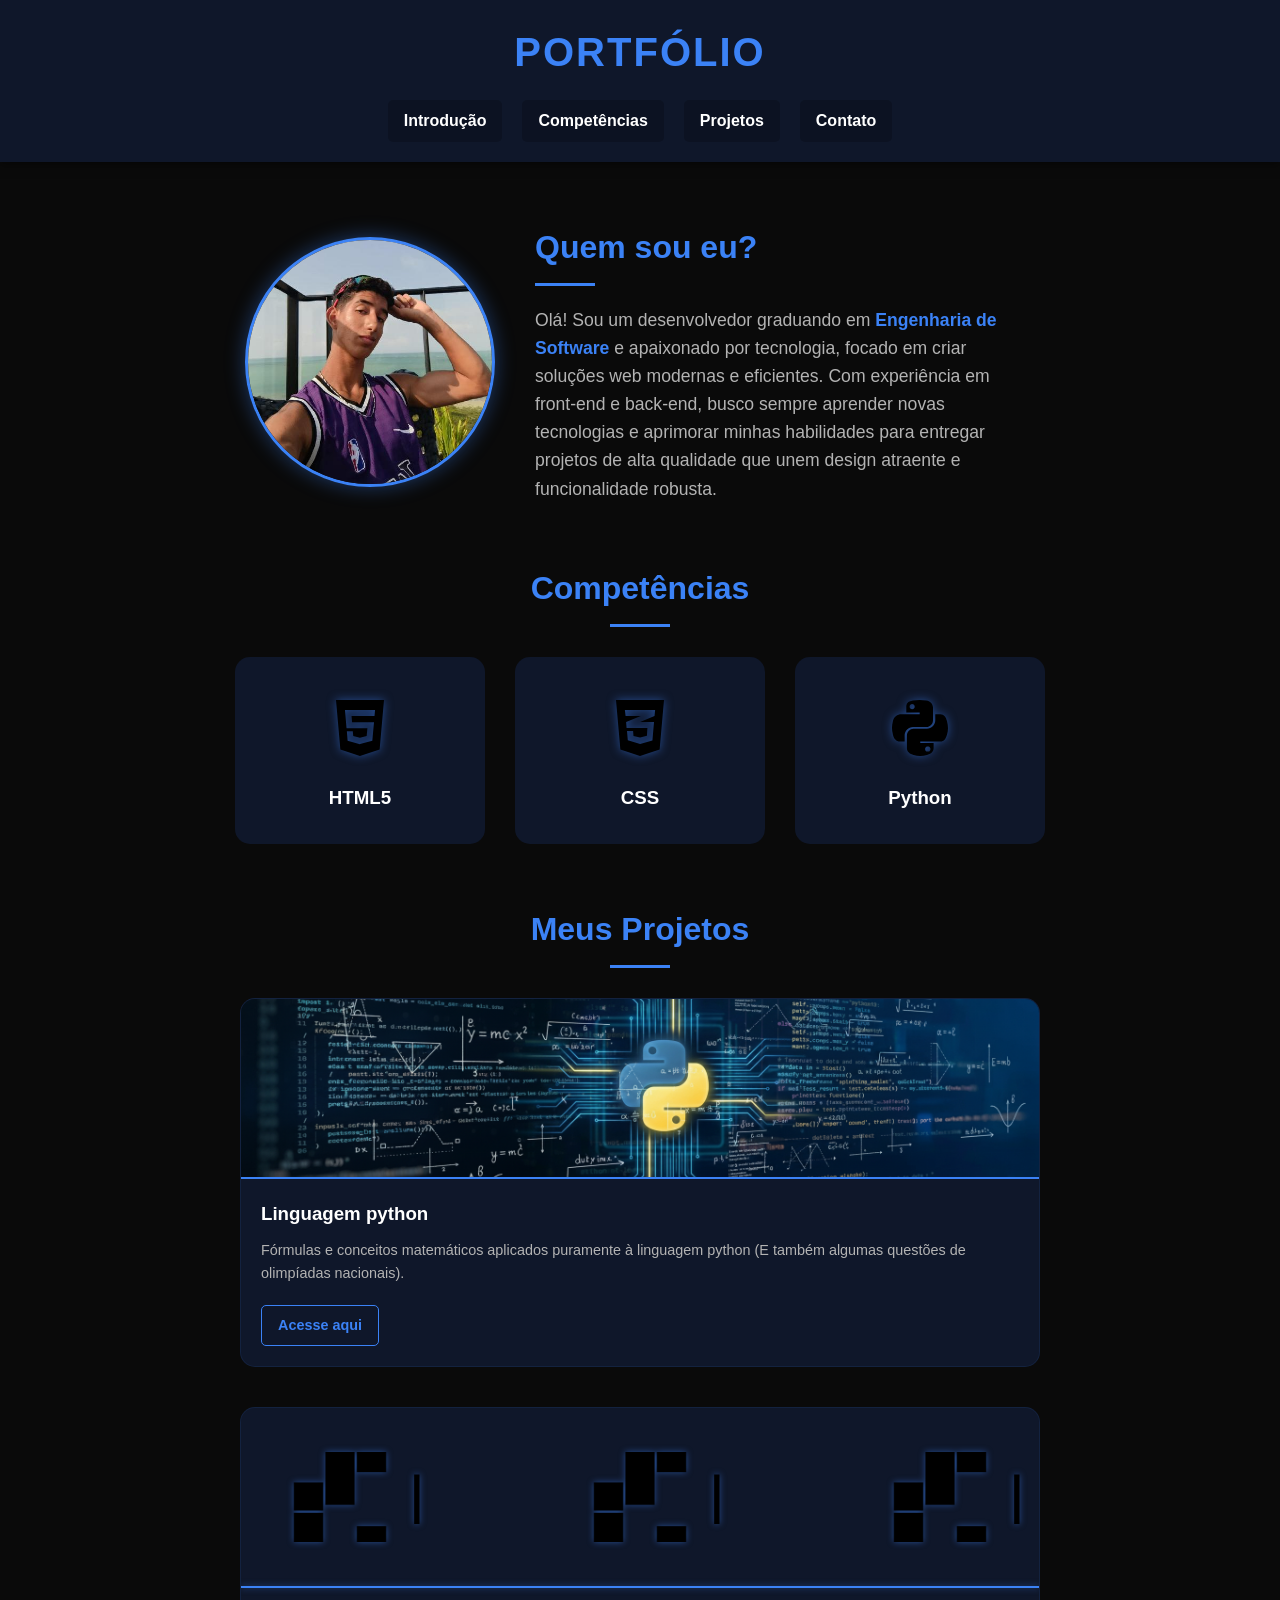
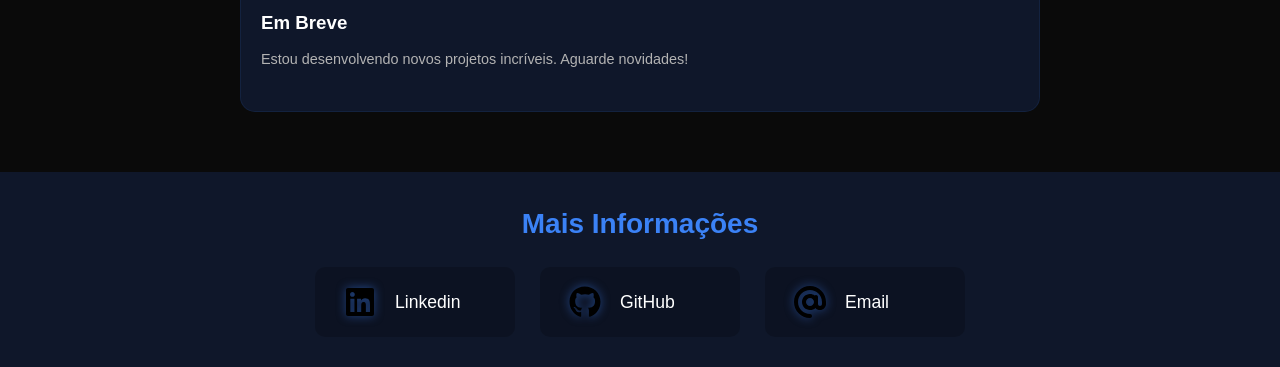
==== index.html @ e1ea7b49 "footer changes" ====
<!DOCTYPE html>
<html lang="pt-br">
<head>
    <meta charset="UTF-8">
    <meta name="viewport" content="width=device-width, initial-scale=1.0">
    <link rel="stylesheet" href="../static/style.css">
    <link rel="icon" href="../icon/laptop.svg" type="image/svg">
    <title>Meu portfolio</title>
</head>
<body>
    <header id="cabeçalho">
        <div>
            <h1>Portfólio</h1>
            <nav>
                <a href="#info">Introdução</a>
                <a href="#competencias">Competências</a>
                <a href="#projetos">Projetos</a>
                <a href="#contact">Contato</a>
            </nav>
        </div>
    </header>

    <section id="info">
        <img src="../images/eu.png" alt="Minha foto de perfil" class="profile-photo">
        <div id="infodiv">
            <h2>Quem sou eu?</h2>
            <p>Olá! Sou um desenvolvedor graduando em <strong>Engenharia de Software</strong> e apaixonado por tecnologia, focado em criar soluções web modernas e eficientes. Com experiência em front-end e back-end, busco sempre aprender novas tecnologias e aprimorar minhas habilidades para entregar projetos de alta qualidade que unem design atraente e funcionalidade robusta.</p>
        </div>
    </section>

    <section id="competencias">
        <h2>Competências</h2>
        <div id="cardsdiv">
            <div class="cards">
                <img src="../images/html.svg" alt="Logo HTML" class="cardsicon">
                <h3>HTML5</h3>
            </div>
            <div class="cards">
                <img src="../images/css.svg" alt="Logo CSS" class="cardsicon">
                <h3>CSS</h3>
            </div>
            <div class="cards">
                <img src="../images/python.svg" alt="Logo Python" class="cardsicon">
                <h3>Python</h3>
            </div>
        </div>
    </section>
    <section id="projetos">
        <h2>Meus Projetos</h2>
        <div class="projetos-flex">
            <div class="projeto-card">
                <div class="projeto-img" style="background-image: url('../images/pythonbanner.png');"></div> 
                <div class="projeto-info">
                    <h3>Linguagem python</h3>
                    <p>Fórmulas e conceitos matemáticos aplicados puramente à linguagem python (E também algumas questões de olimpíadas nacionais).</p>
                    <div class="projeto-links">
                        <a href="https://github.com/Igorgmnz/python" target="_blank">Acesse aqui</a>
                    </div>
                </div>
            </div>

            <div class="projeto-card">
                <div class="em-breve" style="background-image: url('../images/loading.gif')"></div>
                <div class="projeto-info">
                    <h3>Em Breve</h3>
                    <p>Estou desenvolvendo novos projetos incríveis. Aguarde novidades!</p>
                </div>
            </div>
        </div>
    </section>
    <footer id="contact">
        <h2>Mais Informações</h2>
        <div class="contact-container">
            <a href="https://www.linkedin.com/in/igor-andre-gimenez-de-oliveira-monte-811134398/" target="_blank" class="contact-link">
                <img src="../images/linkedin.svg" alt="Logo Linkedin" class="contact-icon">
                <p>Linkedin</p>
            </a>
            <a href="https://github.com/igorgmnzmonte" class="contact-link" target="_blank">
                <img src="../images/github.svg" alt="Logo GitHub" class="contact-icon">
                <p>GitHub</p>
            </a>
            <a href="mailto:igorgmnzmonte@gmail.com" class="contact-link" target="_blank">
                <img src="../images/email.svg" alt="Logo Email" class="contact-icon">
                <p>Email</p>
            </a>
        </div>
    </footer>
</body>
</html>
---- static/style.css ----
* {
    margin: 0;
    padding: 0;
    box-sizing: border-box;
}

:root {
    --bg-main: #0a0a0a;
    --bg-secondary: #0f172a; 
    --accent-blue: #3b82f6;
    --text-primary: #ffffff; 
    --text-secondary: #b3b3b3;
}

html {
    scroll-behavior: smooth;
}

body {
    width: 100%;
    min-height: 100vh;
    font-family: 'Segoe UI', Tahoma, Geneva, Verdana, sans-serif;
    color: var(--text-primary);
    background-color: var(--bg-main);
    line-height: 1.6;
}

header {
    background-color: var(--bg-secondary);
    padding: 20px 0;
    box-shadow: 0 2px 10px rgba(0, 0, 0, 0.5);
    position: sticky;
    top: 0;
    z-index: 100;
}

header div {
    display: flex;
    flex-direction: column;
    align-items: center;
    gap: 1em;
}

h1 {
    color: var(--accent-blue);
    font-size: 2.5rem;
    text-transform: uppercase;
    letter-spacing: 2px;
}

strong {
    color: #3b82f6;
}

nav {
    display: flex;
    gap: 20px;
}

nav a {
    text-decoration: none;
    color: var(--text-primary);
    font-weight: 600;
    padding: 8px 16px;
    border-radius: 5px;
    transition: all 0.3s ease;
    background-color: rgba(0,0,0,0.2);
}

nav a:hover {
    color: var(--accent-blue);
    background-color: rgba(59, 130, 246, 0.1);
}

section {
    padding-top: 60px;
    max-width: 1200px;
    margin: 0 auto;
}

h2 {
    text-align: center;
    font-size: 2rem;
    margin-bottom: 20px;
    color: var(--accent-blue);
    position: relative;
}

section h2::after {
    content: '';
    display: block;
    width: 60px;
    height: 3px;
    background-color: var(--accent-blue);
    margin: 10px auto 30px;
}

#info {
    display: flex;
    align-items: center;
    justify-content: center;
    gap: 40px;
    flex-wrap: wrap;
}

.profile-photo {
    width: 250px;
    height: 250px;
    object-fit: cover;
    border-radius: 50%;
    border: 3px solid var(--accent-blue);
    box-shadow: 0 0 20px rgba(59, 130, 246, 0.4);
}

#infodiv {
    width: 500px;
    max-width: 90%;
}

#infodiv h2 {
    text-align: left;
    margin-bottom: 20px;
}

#infodiv h2::after {
    margin: 10px 0 0;
}

#infodiv p {
    color: var(--text-secondary);
    font-size: 1.1rem;
}

#competencias {
    background-color: var(--bg-main);
}

#cardsdiv {
    display: flex;
    justify-content: center;
    gap: 30px;
    flex-wrap: wrap;
}

.cards {
    background-color: var(--bg-secondary);
    padding: 30px;
    width: 250px;
    border-radius: 15px;
    display: flex;
    flex-direction: column;
    align-items: center;
    justify-content: center;
    gap: 15px;
    border: 1px solid transparent;
    transition: all 0.4s ease;
}

.cards:hover {
    border-color: var(--accent-blue);
    transform: translateY(-10px);
    box-shadow: 0 10px 20px rgba(59, 130, 246, 0.3);
}

.cardsicon {
    height: 80px;
    width: auto;
    filter: drop-shadow(0 0 5px rgba(59, 130, 246, 0.5));
}

.cards h3 {
    color: var(--text-primary);
}

.projetos-flex {
    display: flex;
    flex-direction: column;
    gap: 40px;
    padding-bottom: 60px;
    margin: auto;
    width: 800px;
    max-width: 96%;
}

.projeto-card {
    background-color: var(--bg-secondary);
    border-radius: 15px;
    overflow: hidden;
    border: 1px solid rgba(59, 130, 246, 0.1);
    transition: transform 0.3s ease, border-color 0.3s ease;
}

.projeto-card:hover {
    transform: translateY(-5px);
    border-color: var(--accent-blue);
}

.projeto-img {
    height: 180px;
    width: 100%;
    background-size: cover;
    background-position: center;
    border-bottom: 2px solid var(--accent-blue);
}

.em-breve {
    height: 180px;
    width: 100%;
    background-size: 300px;
    background-position: center;
    border-bottom: 2px solid var(--accent-blue);
    filter: drop-shadow(0 0 3px rgba(59, 130, 246, 0.5));
}

.projeto-info {
    padding: 20px;
}

.projeto-info h3 {
    color: var(--text-primary);
    margin-bottom: 10px;
}

.projeto-info p {
    color: var(--text-secondary);
    font-size: 0.9rem;
    margin-bottom: 20px;
}

.projeto-links {
    display: flex;
    gap: 15px;
}

.projeto-links a {
    text-decoration: none;
    color: var(--accent-blue);
    font-weight: bold;
    font-size: 0.9rem;
    border: 1px solid var(--accent-blue);
    padding: 8px 16px;
    border-radius: 5px;
    transition: all 0.3s;
}

.projeto-links a:hover {
    background-color: var(--accent-blue);
    color: white;
}

footer h2{
    font-size: 1.750em;
}

#contact {
    width: 100%;
    padding: 30px;
    background-color: var(--bg-secondary);
}

.contact-container {
    display: flex;
    flex-direction: row;
    align-items: center;
    flex-wrap: wrap;
    justify-content: center;
    gap: 25px;
}

.contact-icon {
    width: 40px;
    height: 40px;
    filter: drop-shadow(0 0 5px rgba(59, 130, 246, 0.5));
}

.contact-link {
    color: var(--text-primary);
    text-decoration: none;
    font-size: 1.1rem;
    transition: color 0.3s;
}

.contact-link {
    color: var(--text-primary);
    text-decoration: none;
    font-size: 1.1rem;
    display: flex;
    align-items: center;
    gap: 15px;
    background-color: rgba(0,0,0,0.2);
    padding: 15px 25px;
    border-radius: 10px;
    width: 100%;
    max-width: 200px;
    transition: transform 0.3s ease;
}

.contact-link:hover {
    transform: translatey(-7px);
    background-color: rgba(59, 130, 246, 0.1);
    color: #3b82f6;
}

.contact-link:hover {
    color: var(--accent-blue);
}

@media (max-width: 600px) {
    nav {
        display: grid;
        grid-template-columns: 1fr 1fr;
    }

    #info {
        flex-direction: column;
        text-align: center;
    }

    #infodiv h2 {
         text-align: center; 
    }

    #infodiv h2::after {
         margin: 10px auto 0;
    }
    
    .contact-link:hover {
        transform: translatex(10px);
    }

    header {
        position:static;
    }
}
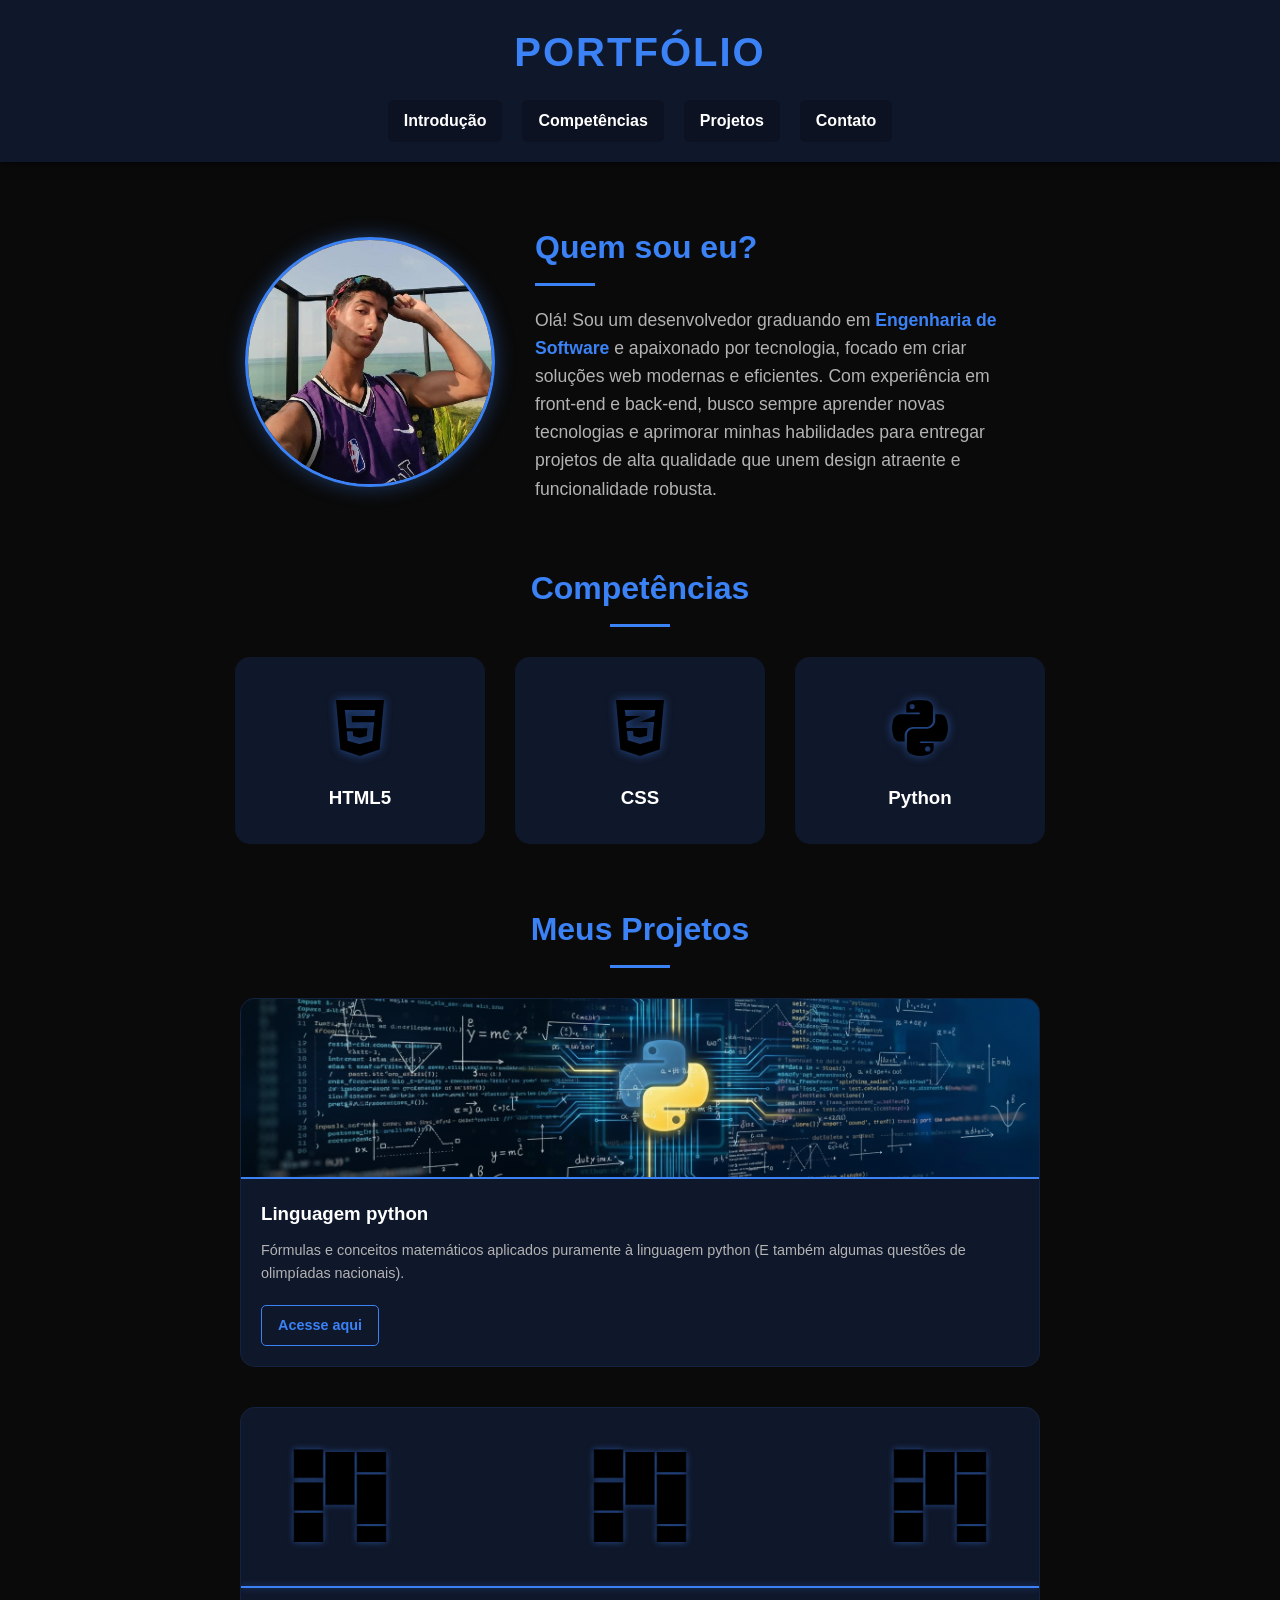
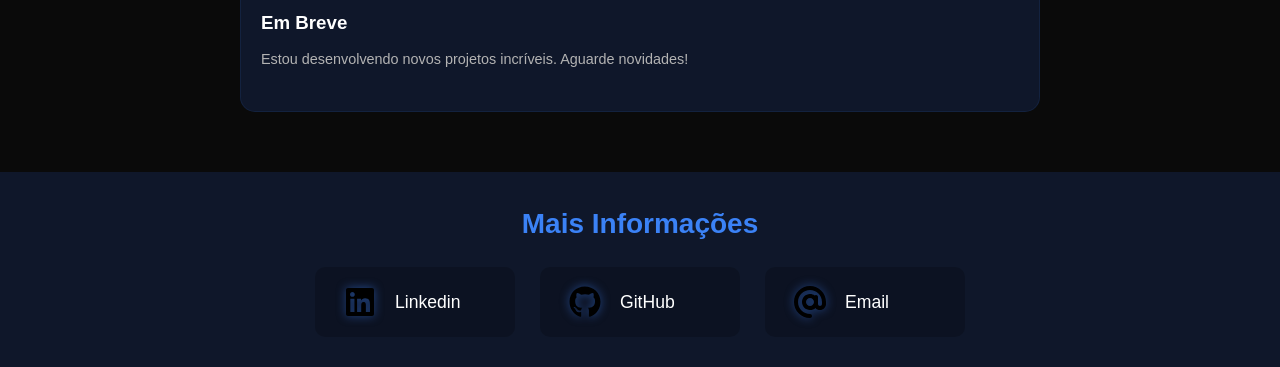
==== commit 3f7740bd: "bug fix" ====
--- a/index.html
+++ b/index.html
@@ -3,8 +3,8 @@
 <head>
     <meta charset="UTF-8">
     <meta name="viewport" content="width=device-width, initial-scale=1.0">
-    <link rel="stylesheet" href="../static/style.css">
-    <link rel="icon" href="../icon/laptop.svg" type="image/svg">
+    <link rel="stylesheet" href="style.css">
+    <link rel="icon" href="laptop.svg" type="image/svg">
     <title>Meu portfolio</title>
 </head>
 <body>
@@ -21,7 +21,7 @@
     </header>
 
     <section id="info">
-        <img src="../images/eu.png" alt="Minha foto de perfil" class="profile-photo">
+        <img src="eu.png" alt="Minha foto de perfil" class="profile-photo">
         <div id="infodiv">
             <h2>Quem sou eu?</h2>
             <p>Olá! Sou um desenvolvedor graduando em <strong>Engenharia de Software</strong> e apaixonado por tecnologia, focado em criar soluções web modernas e eficientes. Com experiência em front-end e back-end, busco sempre aprender novas tecnologias e aprimorar minhas habilidades para entregar projetos de alta qualidade que unem design atraente e funcionalidade robusta.</p>
@@ -32,15 +32,15 @@
         <h2>Competências</h2>
         <div id="cardsdiv">
             <div class="cards">
-                <img src="../images/html.svg" alt="Logo HTML" class="cardsicon">
+                <img src="html.svg" alt="Logo HTML" class="cardsicon">
                 <h3>HTML5</h3>
             </div>
             <div class="cards">
-                <img src="../images/css.svg" alt="Logo CSS" class="cardsicon">
+                <img src="css.svg" alt="Logo CSS" class="cardsicon">
                 <h3>CSS</h3>
             </div>
             <div class="cards">
-                <img src="../images/python.svg" alt="Logo Python" class="cardsicon">
+                <img src="python.svg" alt="Logo Python" class="cardsicon">
                 <h3>Python</h3>
             </div>
         </div>
@@ -49,7 +49,7 @@
         <h2>Meus Projetos</h2>
         <div class="projetos-flex">
             <div class="projeto-card">
-                <div class="projeto-img" style="background-image: url('../images/pythonbanner.png');"></div> 
+                <div class="projeto-img" style="background-image: url('pythonbanner.png');"></div> 
                 <div class="projeto-info">
                     <h3>Linguagem python</h3>
                     <p>Fórmulas e conceitos matemáticos aplicados puramente à linguagem python (E também algumas questões de olimpíadas nacionais).</p>
@@ -60,7 +60,7 @@
             </div>
 
             <div class="projeto-card">
-                <div class="em-breve" style="background-image: url('../images/loading.gif')"></div>
+                <div class="em-breve" style="background-image: url('loading.gif')"></div>
                 <div class="projeto-info">
                     <h3>Em Breve</h3>
                     <p>Estou desenvolvendo novos projetos incríveis. Aguarde novidades!</p>
@@ -72,15 +72,15 @@
         <h2>Mais Informações</h2>
         <div class="contact-container">
             <a href="https://www.linkedin.com/in/igor-andre-gimenez-de-oliveira-monte-811134398/" target="_blank" class="contact-link">
-                <img src="../images/linkedin.svg" alt="Logo Linkedin" class="contact-icon">
+                <img src="linkedin.svg" alt="Logo Linkedin" class="contact-icon">
                 <p>Linkedin</p>
             </a>
             <a href="https://github.com/igorgmnzmonte" class="contact-link" target="_blank">
-                <img src="../images/github.svg" alt="Logo GitHub" class="contact-icon">
+                <img src="github.svg" alt="Logo GitHub" class="contact-icon">
                 <p>GitHub</p>
             </a>
             <a href="mailto:igorgmnzmonte@gmail.com" class="contact-link" target="_blank">
-                <img src="../images/email.svg" alt="Logo Email" class="contact-icon">
+                <img src="email.svg" alt="Logo Email" class="contact-icon">
                 <p>Email</p>
             </a>
         </div>
--- a/style.css
+++ b/style.css
@@ -0,0 +1,334 @@
+* {
+    margin: 0;
+    padding: 0;
+    box-sizing: border-box;
+}
+
+:root {
+    --bg-main: #0a0a0a;
+    --bg-secondary: #0f172a; 
+    --accent-blue: #3b82f6;
+    --text-primary: #ffffff; 
+    --text-secondary: #b3b3b3;
+}
+
+html {
+    scroll-behavior: smooth;
+}
+
+body {
+    width: 100%;
+    min-height: 100vh;
+    font-family: 'Segoe UI', Tahoma, Geneva, Verdana, sans-serif;
+    color: var(--text-primary);
+    background-color: var(--bg-main);
+    line-height: 1.6;
+}
+
+header {
+    background-color: var(--bg-secondary);
+    padding: 20px 0;
+    box-shadow: 0 2px 10px rgba(0, 0, 0, 0.5);
+    position: sticky;
+    top: 0;
+    z-index: 100;
+}
+
+header div {
+    display: flex;
+    flex-direction: column;
+    align-items: center;
+    gap: 1em;
+}
+
+h1 {
+    color: var(--accent-blue);
+    font-size: 2.5rem;
+    text-transform: uppercase;
+    letter-spacing: 2px;
+}
+
+strong {
+    color: #3b82f6;
+}
+
+nav {
+    display: flex;
+    gap: 20px;
+}
+
+nav a {
+    text-decoration: none;
+    color: var(--text-primary);
+    font-weight: 600;
+    padding: 8px 16px;
+    border-radius: 5px;
+    transition: all 0.3s ease;
+    background-color: rgba(0,0,0,0.2);
+}
+
+nav a:hover {
+    color: var(--accent-blue);
+    background-color: rgba(59, 130, 246, 0.1);
+}
+
+section {
+    padding-top: 60px;
+    max-width: 1200px;
+    margin: 0 auto;
+}
+
+h2 {
+    text-align: center;
+    font-size: 2rem;
+    margin-bottom: 20px;
+    color: var(--accent-blue);
+    position: relative;
+}
+
+section h2::after {
+    content: '';
+    display: block;
+    width: 60px;
+    height: 3px;
+    background-color: var(--accent-blue);
+    margin: 10px auto 30px;
+}
+
+#info {
+    display: flex;
+    align-items: center;
+    justify-content: center;
+    gap: 40px;
+    flex-wrap: wrap;
+}
+
+.profile-photo {
+    width: 250px;
+    height: 250px;
+    object-fit: cover;
+    border-radius: 50%;
+    border: 3px solid var(--accent-blue);
+    box-shadow: 0 0 20px rgba(59, 130, 246, 0.4);
+}
+
+#infodiv {
+    width: 500px;
+    max-width: 90%;
+}
+
+#infodiv h2 {
+    text-align: left;
+    margin-bottom: 20px;
+}
+
+#infodiv h2::after {
+    margin: 10px 0 0;
+}
+
+#infodiv p {
+    color: var(--text-secondary);
+    font-size: 1.1rem;
+}
+
+#competencias {
+    background-color: var(--bg-main);
+}
+
+#cardsdiv {
+    display: flex;
+    justify-content: center;
+    gap: 30px;
+    flex-wrap: wrap;
+}
+
+.cards {
+    background-color: var(--bg-secondary);
+    padding: 30px;
+    width: 250px;
+    border-radius: 15px;
+    display: flex;
+    flex-direction: column;
+    align-items: center;
+    justify-content: center;
+    gap: 15px;
+    border: 1px solid transparent;
+    transition: all 0.4s ease;
+}
+
+.cards:hover {
+    border-color: var(--accent-blue);
+    transform: translateY(-10px);
+    box-shadow: 0 10px 20px rgba(59, 130, 246, 0.3);
+}
+
+.cardsicon {
+    height: 80px;
+    width: auto;
+    filter: drop-shadow(0 0 5px rgba(59, 130, 246, 0.5));
+}
+
+.cards h3 {
+    color: var(--text-primary);
+}
+
+.projetos-flex {
+    display: flex;
+    flex-direction: column;
+    gap: 40px;
+    padding-bottom: 60px;
+    margin: auto;
+    width: 800px;
+    max-width: 96%;
+}
+
+.projeto-card {
+    background-color: var(--bg-secondary);
+    border-radius: 15px;
+    overflow: hidden;
+    border: 1px solid rgba(59, 130, 246, 0.1);
+    transition: transform 0.3s ease, border-color 0.3s ease;
+}
+
+.projeto-card:hover {
+    transform: translateY(-5px);
+    border-color: var(--accent-blue);
+}
+
+.projeto-img {
+    height: 180px;
+    width: 100%;
+    background-size: cover;
+    background-position: center;
+    border-bottom: 2px solid var(--accent-blue);
+}
+
+.em-breve {
+    height: 180px;
+    width: 100%;
+    background-size: 300px;
+    background-position: center;
+    border-bottom: 2px solid var(--accent-blue);
+    filter: drop-shadow(0 0 3px rgba(59, 130, 246, 0.5));
+}
+
+.projeto-info {
+    padding: 20px;
+}
+
+.projeto-info h3 {
+    color: var(--text-primary);
+    margin-bottom: 10px;
+}
+
+.projeto-info p {
+    color: var(--text-secondary);
+    font-size: 0.9rem;
+    margin-bottom: 20px;
+}
+
+.projeto-links {
+    display: flex;
+    gap: 15px;
+}
+
+.projeto-links a {
+    text-decoration: none;
+    color: var(--accent-blue);
+    font-weight: bold;
+    font-size: 0.9rem;
+    border: 1px solid var(--accent-blue);
+    padding: 8px 16px;
+    border-radius: 5px;
+    transition: all 0.3s;
+}
+
+.projeto-links a:hover {
+    background-color: var(--accent-blue);
+    color: white;
+}
+
+footer h2{
+    font-size: 1.750em;
+}
+
+#contact {
+    width: 100%;
+    padding: 30px;
+    background-color: var(--bg-secondary);
+}
+
+.contact-container {
+    display: flex;
+    flex-direction: row;
+    align-items: center;
+    flex-wrap: wrap;
+    justify-content: center;
+    gap: 25px;
+}
+
+.contact-icon {
+    width: 40px;
+    height: 40px;
+    filter: drop-shadow(0 0 5px rgba(59, 130, 246, 0.5));
+}
+
+.contact-link {
+    color: var(--text-primary);
+    text-decoration: none;
+    font-size: 1.1rem;
+    transition: color 0.3s;
+}
+
+.contact-link {
+    color: var(--text-primary);
+    text-decoration: none;
+    font-size: 1.1rem;
+    display: flex;
+    align-items: center;
+    gap: 15px;
+    background-color: rgba(0,0,0,0.2);
+    padding: 15px 25px;
+    border-radius: 10px;
+    width: 100%;
+    max-width: 200px;
+    transition: transform 0.3s ease;
+}
+
+.contact-link:hover {
+    transform: translatey(-7px);
+    background-color: rgba(59, 130, 246, 0.1);
+    color: #3b82f6;
+}
+
+.contact-link:hover {
+    color: var(--accent-blue);
+}
+
+@media (max-width: 600px) {
+    nav {
+        display: grid;
+        grid-template-columns: 1fr 1fr;
+    }
+
+    #info {
+        flex-direction: column;
+        text-align: center;
+    }
+
+    #infodiv h2 {
+         text-align: center; 
+    }
+
+    #infodiv h2::after {
+         margin: 10px auto 0;
+    }
+    
+    .contact-link:hover {
+        transform: translatex(10px);
+    }
+
+    header {
+        position:static;
+    }
+}
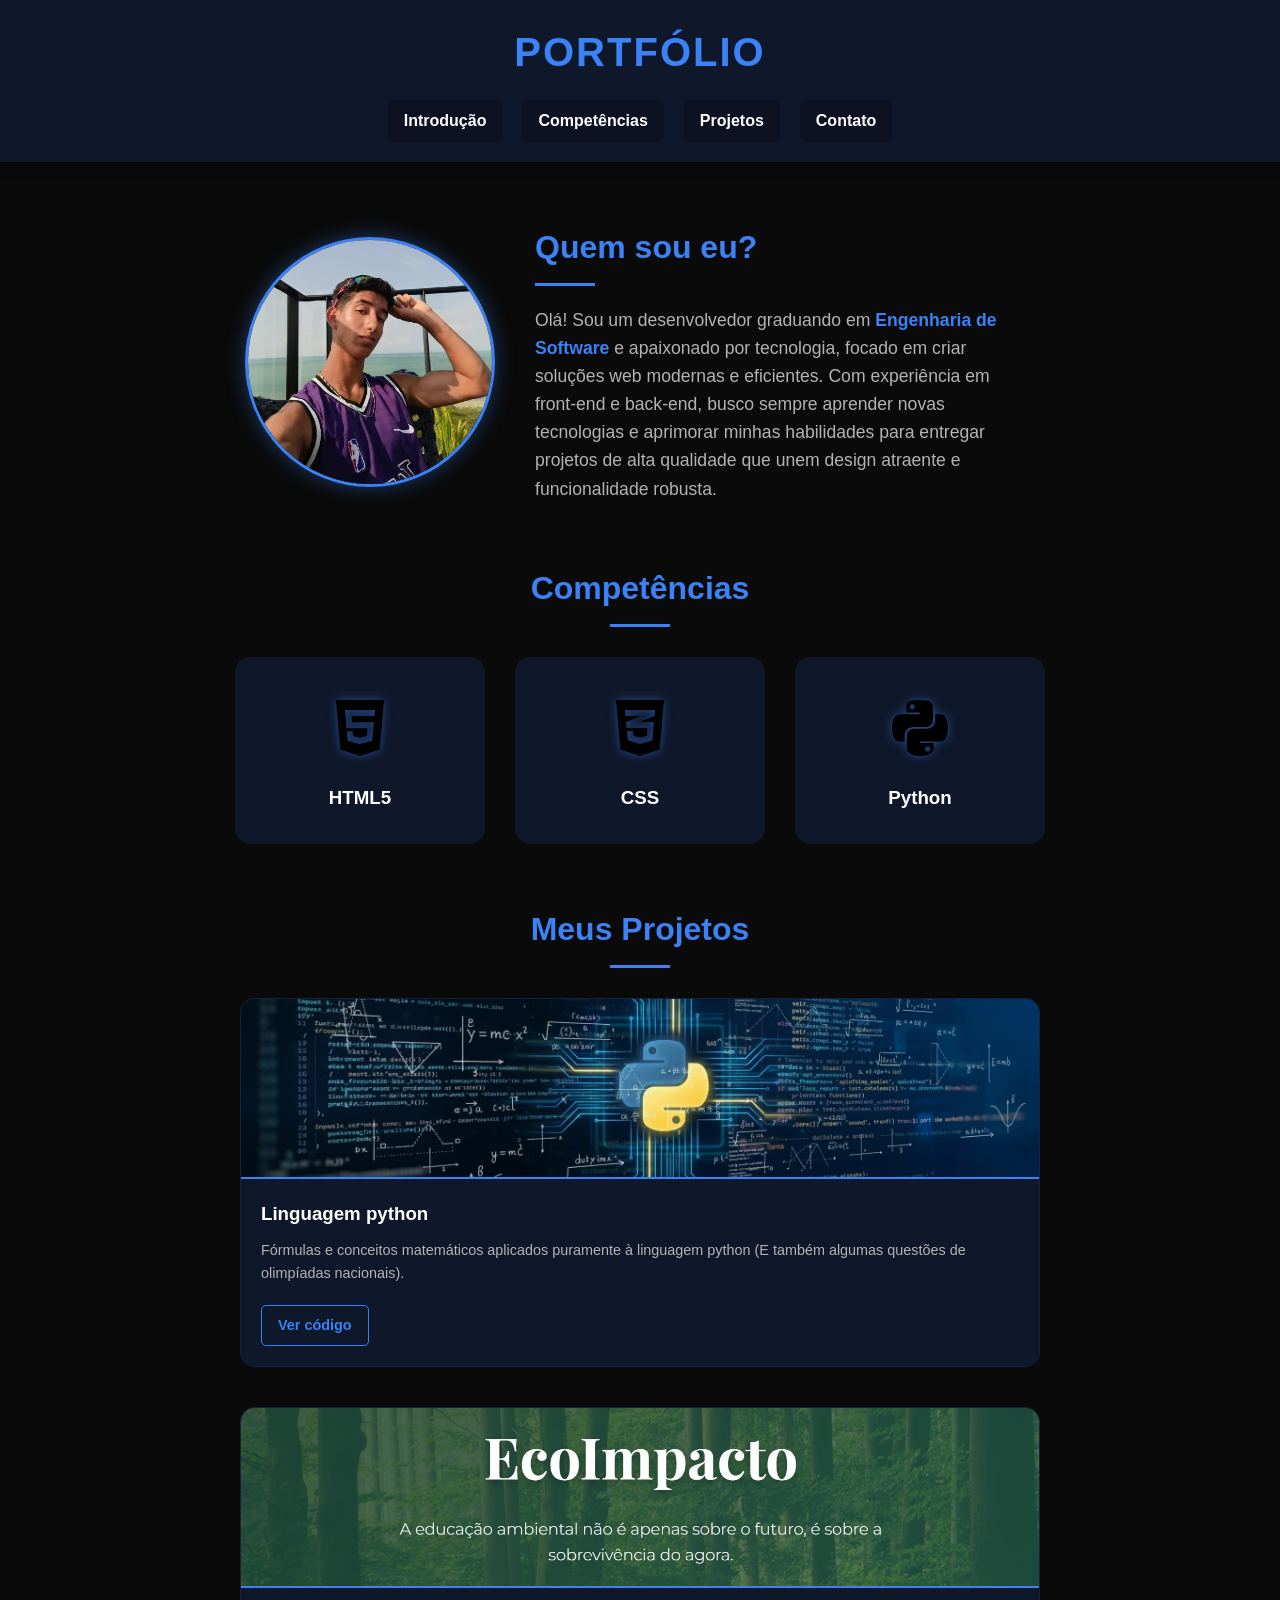
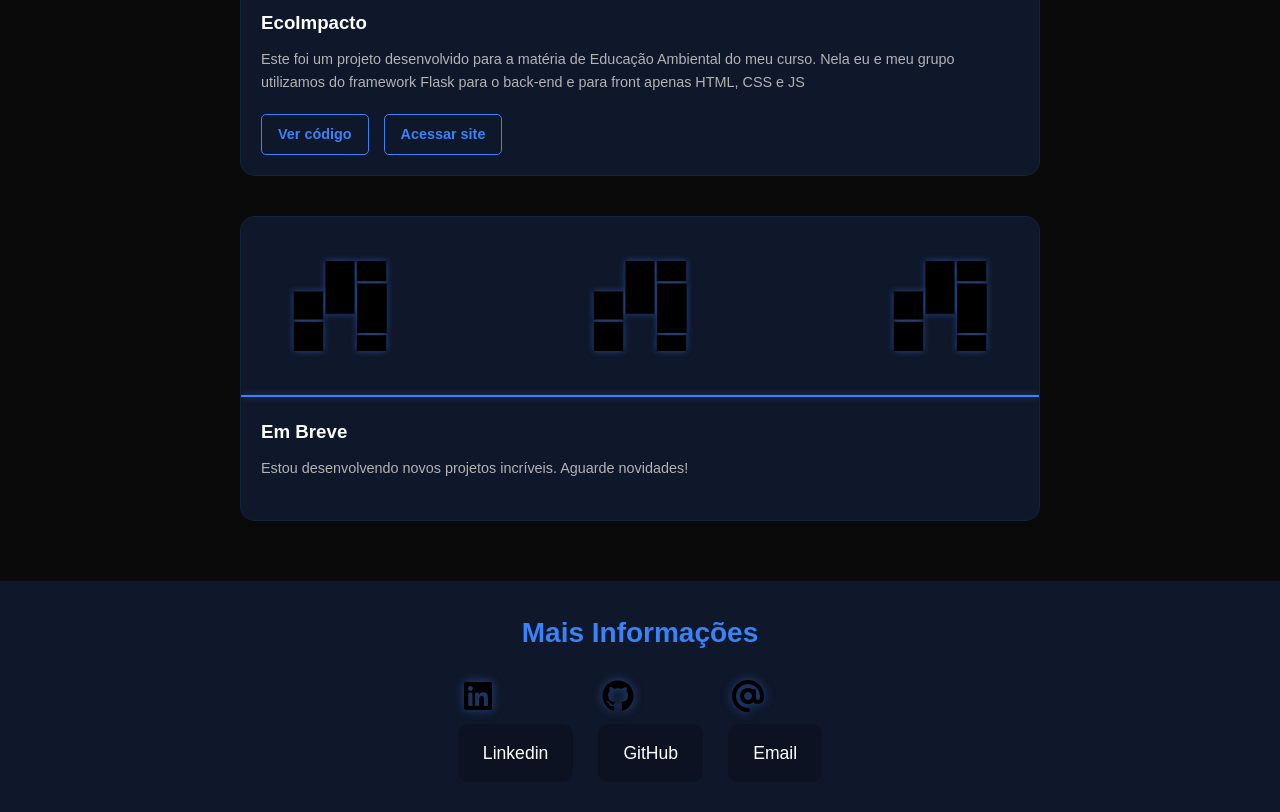
==== commit 9d0e0305: "Merge branch 'feature' into page" ====
--- a/index.html
+++ b/index.html
@@ -54,7 +54,19 @@
                     <h3>Linguagem python</h3>
                     <p>Fórmulas e conceitos matemáticos aplicados puramente à linguagem python (E também algumas questões de olimpíadas nacionais).</p>
                     <div class="projeto-links">
-                        <a href="https://github.com/Igorgmnz/python" target="_blank">Acesse aqui</a>
+                        <a href="https://github.com/Igorgmnz/python" target="_blank">Ver código</a>
+                    </div>
+                </div>
+            </div>
+
+            <div class="projeto-card">
+                <div class="projeto-img" style="background-image: url('../images/ecoimpacto.png');"></div> 
+                <div class="projeto-info">
+                    <h3>EcoImpacto</h3>
+                    <p>Este foi um projeto desenvolvido para a matéria de Educação Ambiental do meu curso. Nela eu e meu grupo utilizamos do framework Flask para o back-end e para front apenas HTML, CSS e JS</p>
+                    <div class="projeto-links">
+                        <a href="https://github.com/igorgmnzmonte/" target="_blank">Ver código</a>
+                        <a href="https://igorgmnzmonte.pythonanywhere.com" target="_blank">Acessar site</a>
                     </div>
                 </div>
             </div>
@@ -71,18 +83,18 @@
     <footer id="contact">
         <h2>Mais Informações</h2>
         <div class="contact-container">
-            <a href="https://www.linkedin.com/in/igor-andre-gimenez-de-oliveira-monte-811134398/" target="_blank" class="contact-link">
-                <img src="linkedin.svg" alt="Logo Linkedin" class="contact-icon">
-                <p>Linkedin</p>
-            </a>
-            <a href="https://github.com/igorgmnzmonte" class="contact-link" target="_blank">
-                <img src="github.svg" alt="Logo GitHub" class="contact-icon">
-                <p>GitHub</p>
-            </a>
-            <a href="mailto:igorgmnzmonte@gmail.com" class="contact-link" target="_blank">
-                <img src="email.svg" alt="Logo Email" class="contact-icon">
-                <p>Email</p>
-            </a>
+            <div class="contact-item">
+                <img src="../images/linkedin.svg" alt="Logo Linkedin" class="contact-icon">
+                <a href="https://www.linkedin.com/in/igor-andre-gimenez-de-oliveira-monte-811134398/" target="_blank" class="contact-link">Linkedin</a>
+            </div>
+            <div class="contact-item">
+                <img src="../images/github.svg" alt="Logo GitHub" class="contact-icon">
+                <a href="https://github.com/igorgmnzmonte" class="contact-link">GitHub</a>
+            </div>
+            <div class="contact-item">
+                <img src="../images/email.svg" alt="Logo Email" class="contact-icon">
+                <a href="mailto:igorgmnzmonte@gmail.com" class="contact-link">Email</a>
+            </div>
         </div>
     </footer>
 </body>
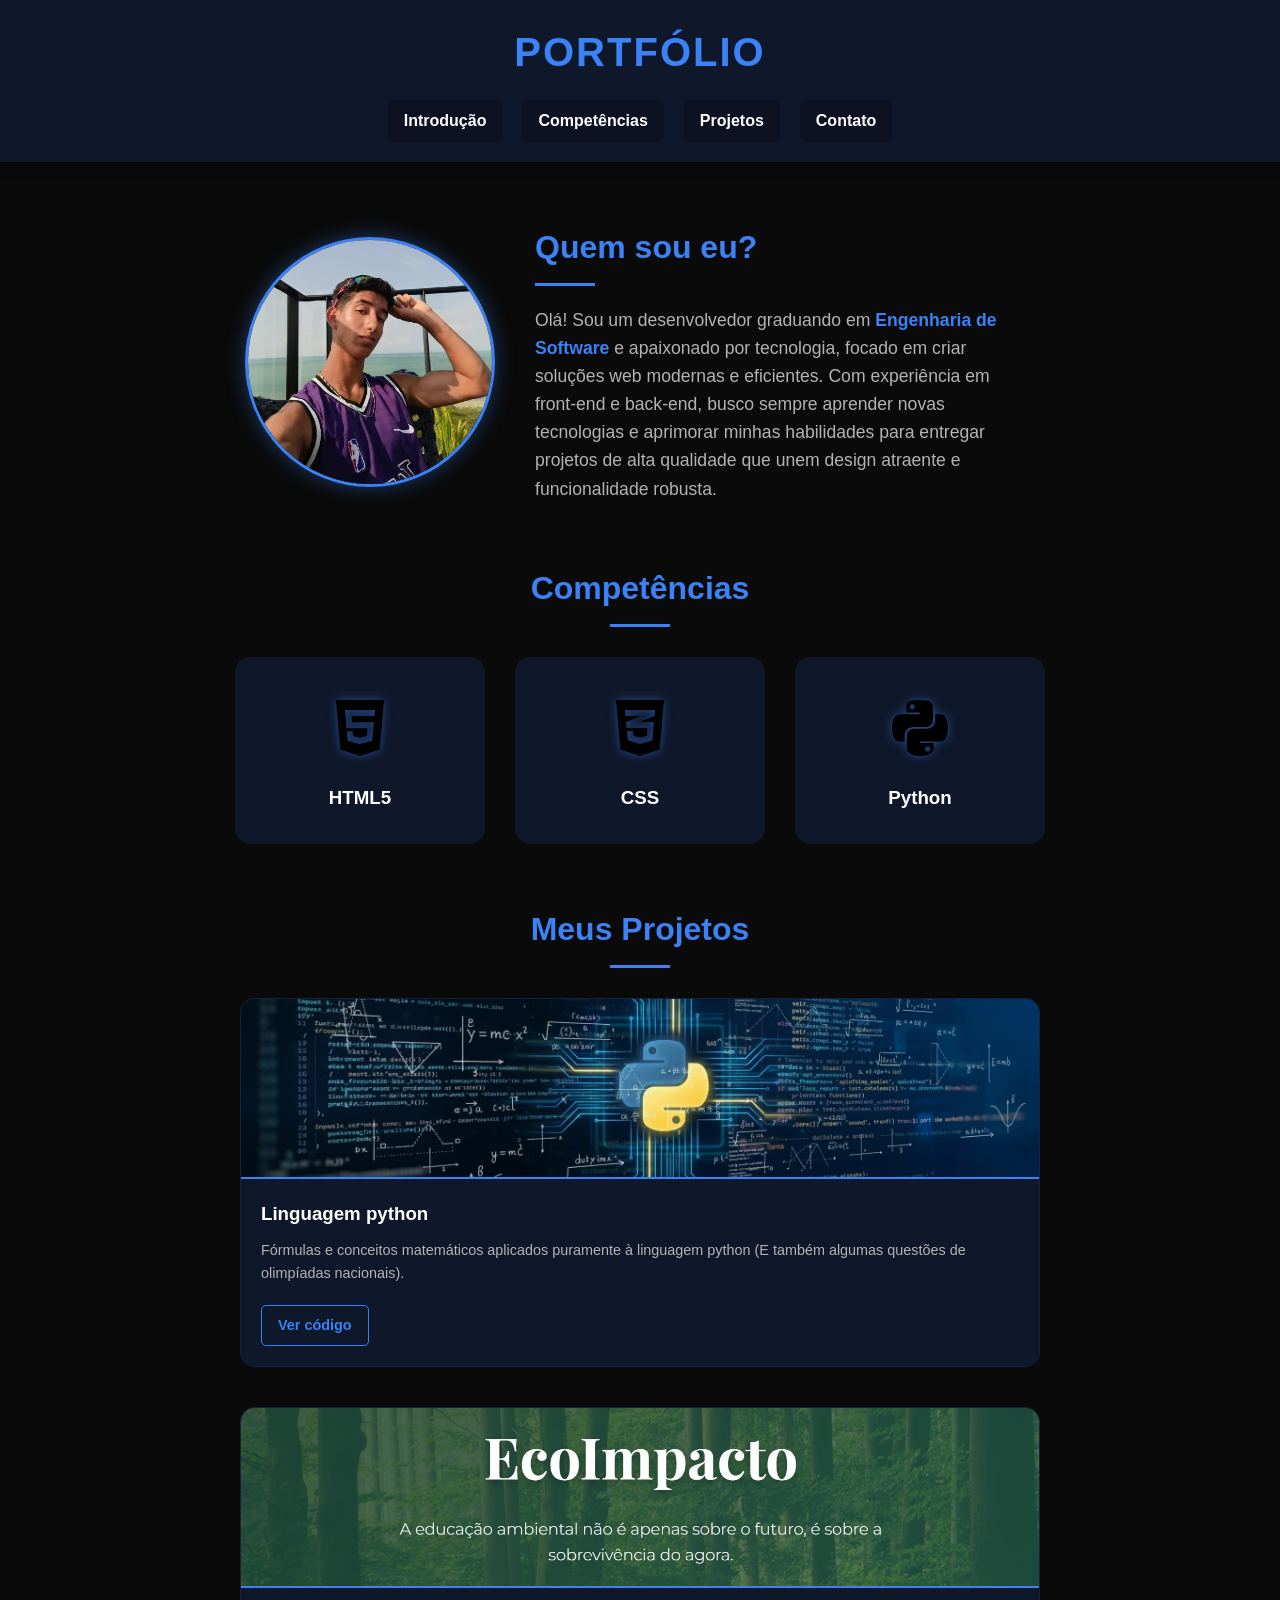
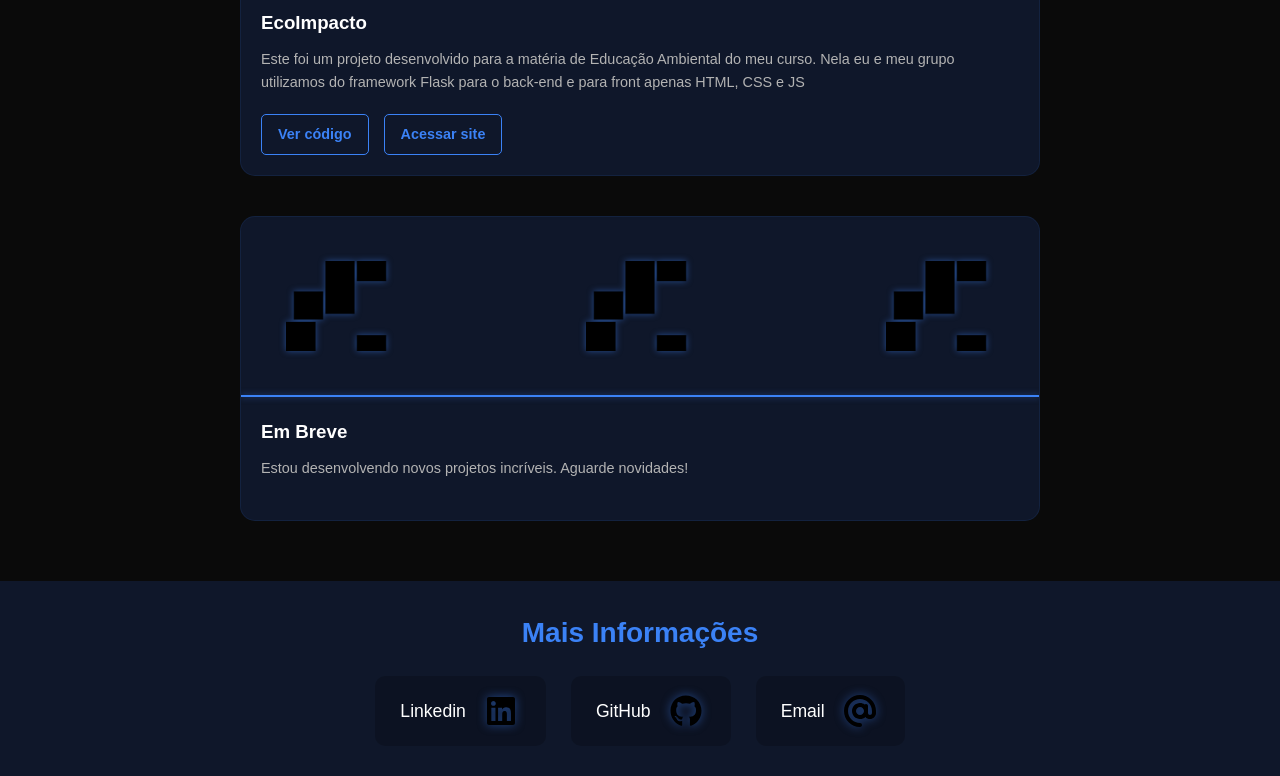
==== commit 24232e6f: "fixing bugs" ====
--- a/index.html
+++ b/index.html
@@ -60,7 +60,7 @@
             </div>
 
             <div class="projeto-card">
-                <div class="projeto-img" style="background-image: url('../images/ecoimpacto.png');"></div> 
+                <div class="projeto-img" style="background-image: url('ecoimpacto1.png');"></div> 
                 <div class="projeto-info">
                     <h3>EcoImpacto</h3>
                     <p>Este foi um projeto desenvolvido para a matéria de Educação Ambiental do meu curso. Nela eu e meu grupo utilizamos do framework Flask para o back-end e para front apenas HTML, CSS e JS</p>
@@ -84,16 +84,13 @@
         <h2>Mais Informações</h2>
         <div class="contact-container">
             <div class="contact-item">
-                <img src="../images/linkedin.svg" alt="Logo Linkedin" class="contact-icon">
-                <a href="https://www.linkedin.com/in/igor-andre-gimenez-de-oliveira-monte-811134398/" target="_blank" class="contact-link">Linkedin</a>
+                <a href="https://www.linkedin.com/in/igor-andre-gimenez-de-oliveira-monte-811134398/" target="_blank" class="contact-link">Linkedin <img src="linkedin.svg" alt="Logo Linkedin" class="contact-icon"></a>
             </div>
             <div class="contact-item">
-                <img src="../images/github.svg" alt="Logo GitHub" class="contact-icon">
-                <a href="https://github.com/igorgmnzmonte" class="contact-link">GitHub</a>
+                <a href="https://github.com/igorgmnzmonte" class="contact-link">GitHub <img src="github.svg" alt="Logo GitHub" class="contact-icon"></a>
             </div>
             <div class="contact-item">
-                <img src="../images/email.svg" alt="Logo Email" class="contact-icon">
-                <a href="mailto:igorgmnzmonte@gmail.com" class="contact-link">Email</a>
+                <a href="mailto:igorgmnzmonte@gmail.com" class="contact-link">Email <img src="email.svg" alt="Logo Email" class="contact-icon"></a>
             </div>
         </div>
     </footer>
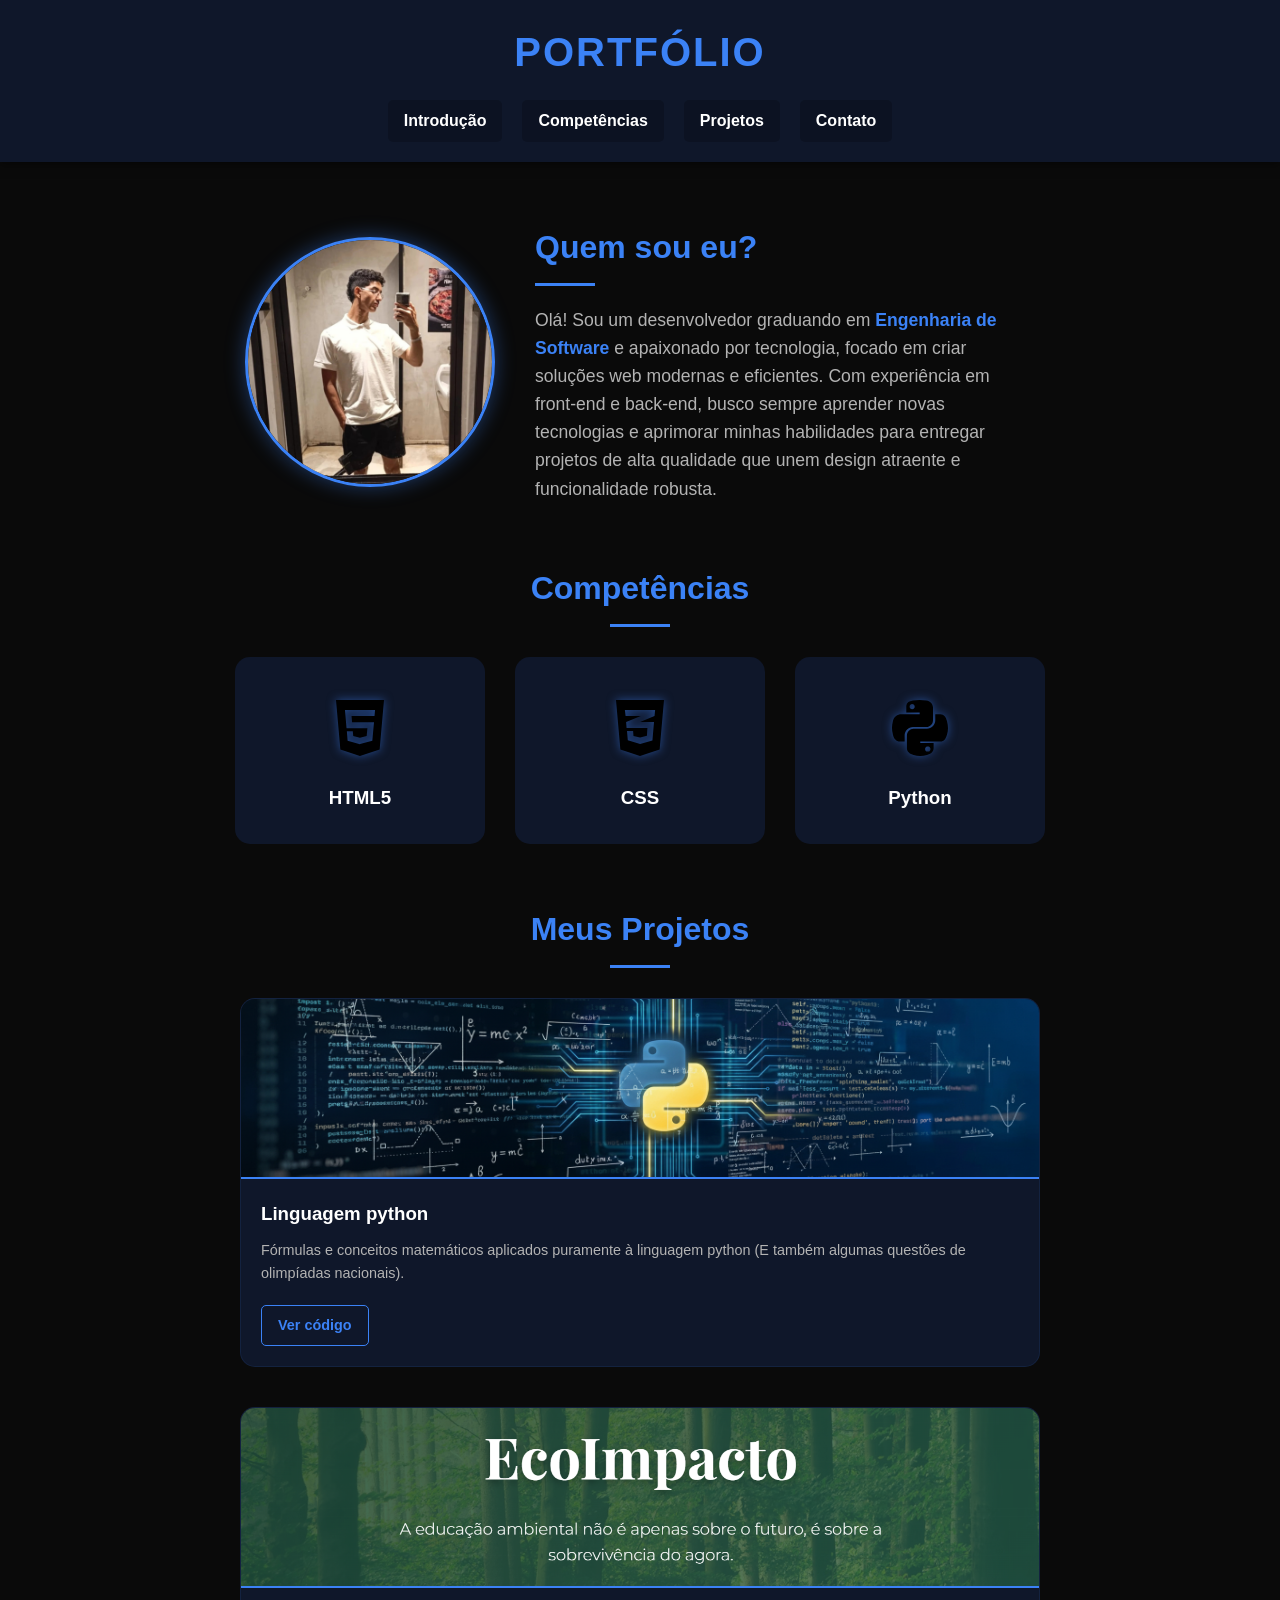
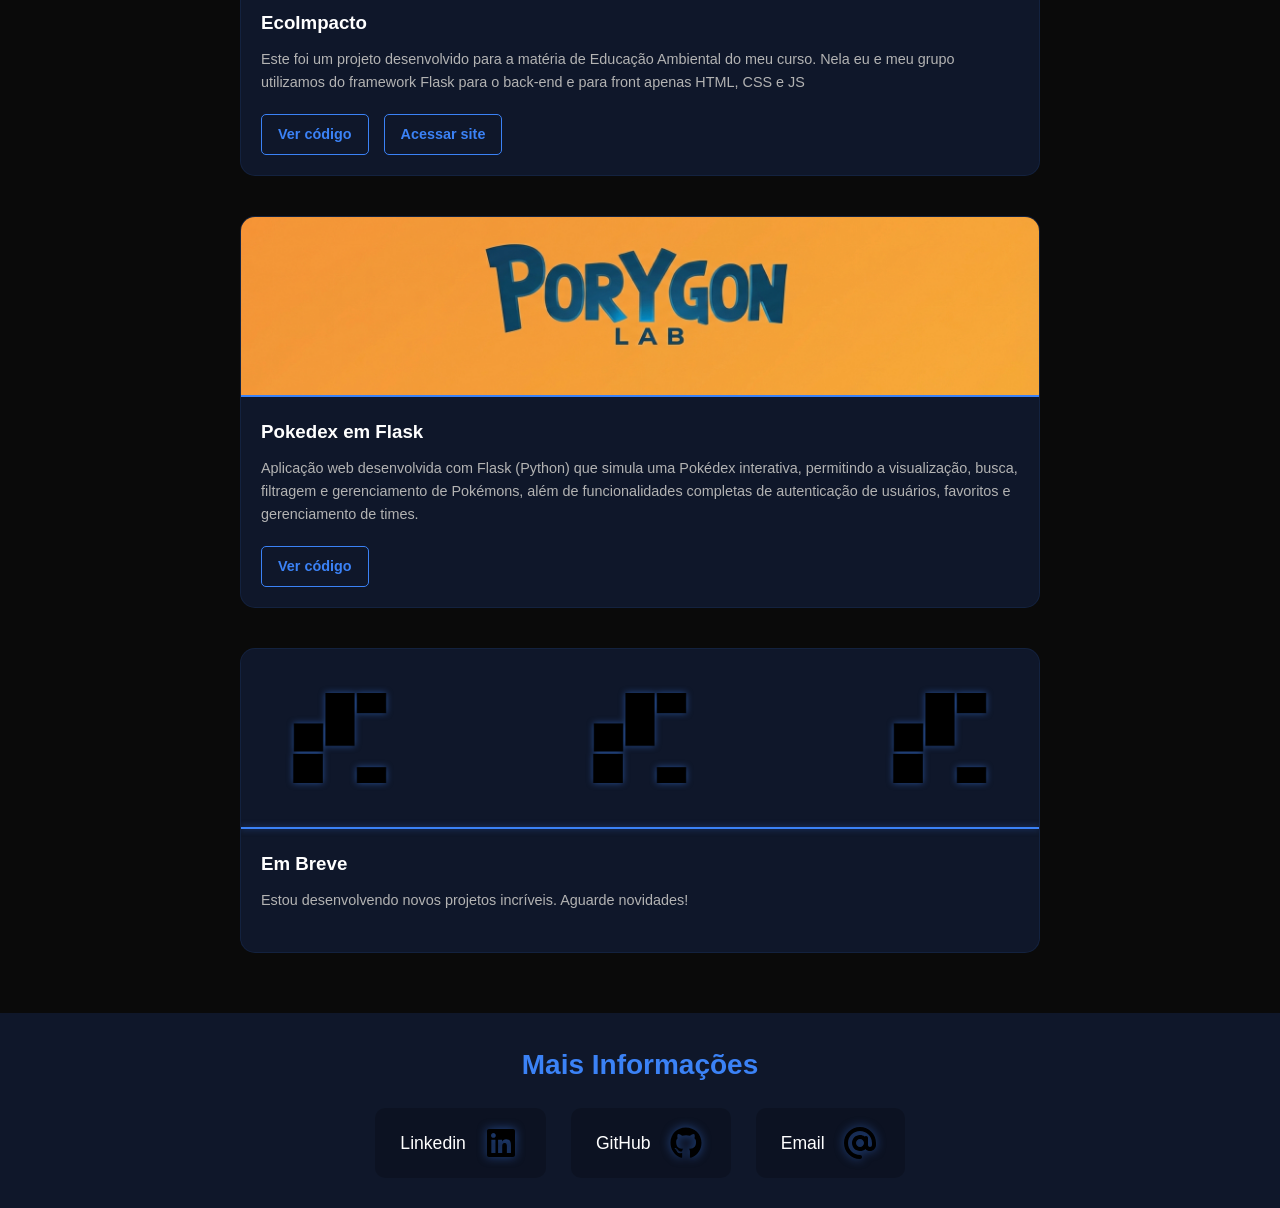
==== commit c10abb12: "novo projeto adicionado e foto de perfil atualizada" ====
--- a/index.html
+++ b/index.html
@@ -21,7 +21,7 @@
     </header>
 
     <section id="info">
-        <img src="eu.png" alt="Minha foto de perfil" class="profile-photo">
+        <img src="eu.jpg" alt="Minha foto de perfil" class="profile-photo">
         <div id="infodiv">
             <h2>Quem sou eu?</h2>
             <p>Olá! Sou um desenvolvedor graduando em <strong>Engenharia de Software</strong> e apaixonado por tecnologia, focado em criar soluções web modernas e eficientes. Com experiência em front-end e back-end, busco sempre aprender novas tecnologias e aprimorar minhas habilidades para entregar projetos de alta qualidade que unem design atraente e funcionalidade robusta.</p>
@@ -58,7 +58,7 @@
                     </div>
                 </div>
             </div>
-
+            
             <div class="projeto-card">
                 <div class="projeto-img" style="background-image: url('ecoimpacto1.png');"></div> 
                 <div class="projeto-info">
@@ -71,6 +71,17 @@
                 </div>
             </div>
 
+            <div class="projeto-card">
+                <div class="projeto-img" style="background-image: url('porylab.png');"></div> 
+                <div class="projeto-info">
+                    <h3>Pokedex em Flask</h3>
+                    <p>Aplicação web desenvolvida com Flask (Python) que simula uma Pokédex interativa, permitindo a visualização, busca, filtragem e gerenciamento de Pokémons, além de funcionalidades completas de autenticação de usuários, favoritos e gerenciamento de times.</p>
+                    <div class="projeto-links">
+                        <a href="https://github.com/Jose-Carlos-Abreu/pokedex_flask/tree/release" target="_blank">Ver código</a>
+                    </div>
+                </div>
+            </div>
+            
             <div class="projeto-card">
                 <div class="em-breve" style="background-image: url('loading.gif')"></div>
                 <div class="projeto-info">
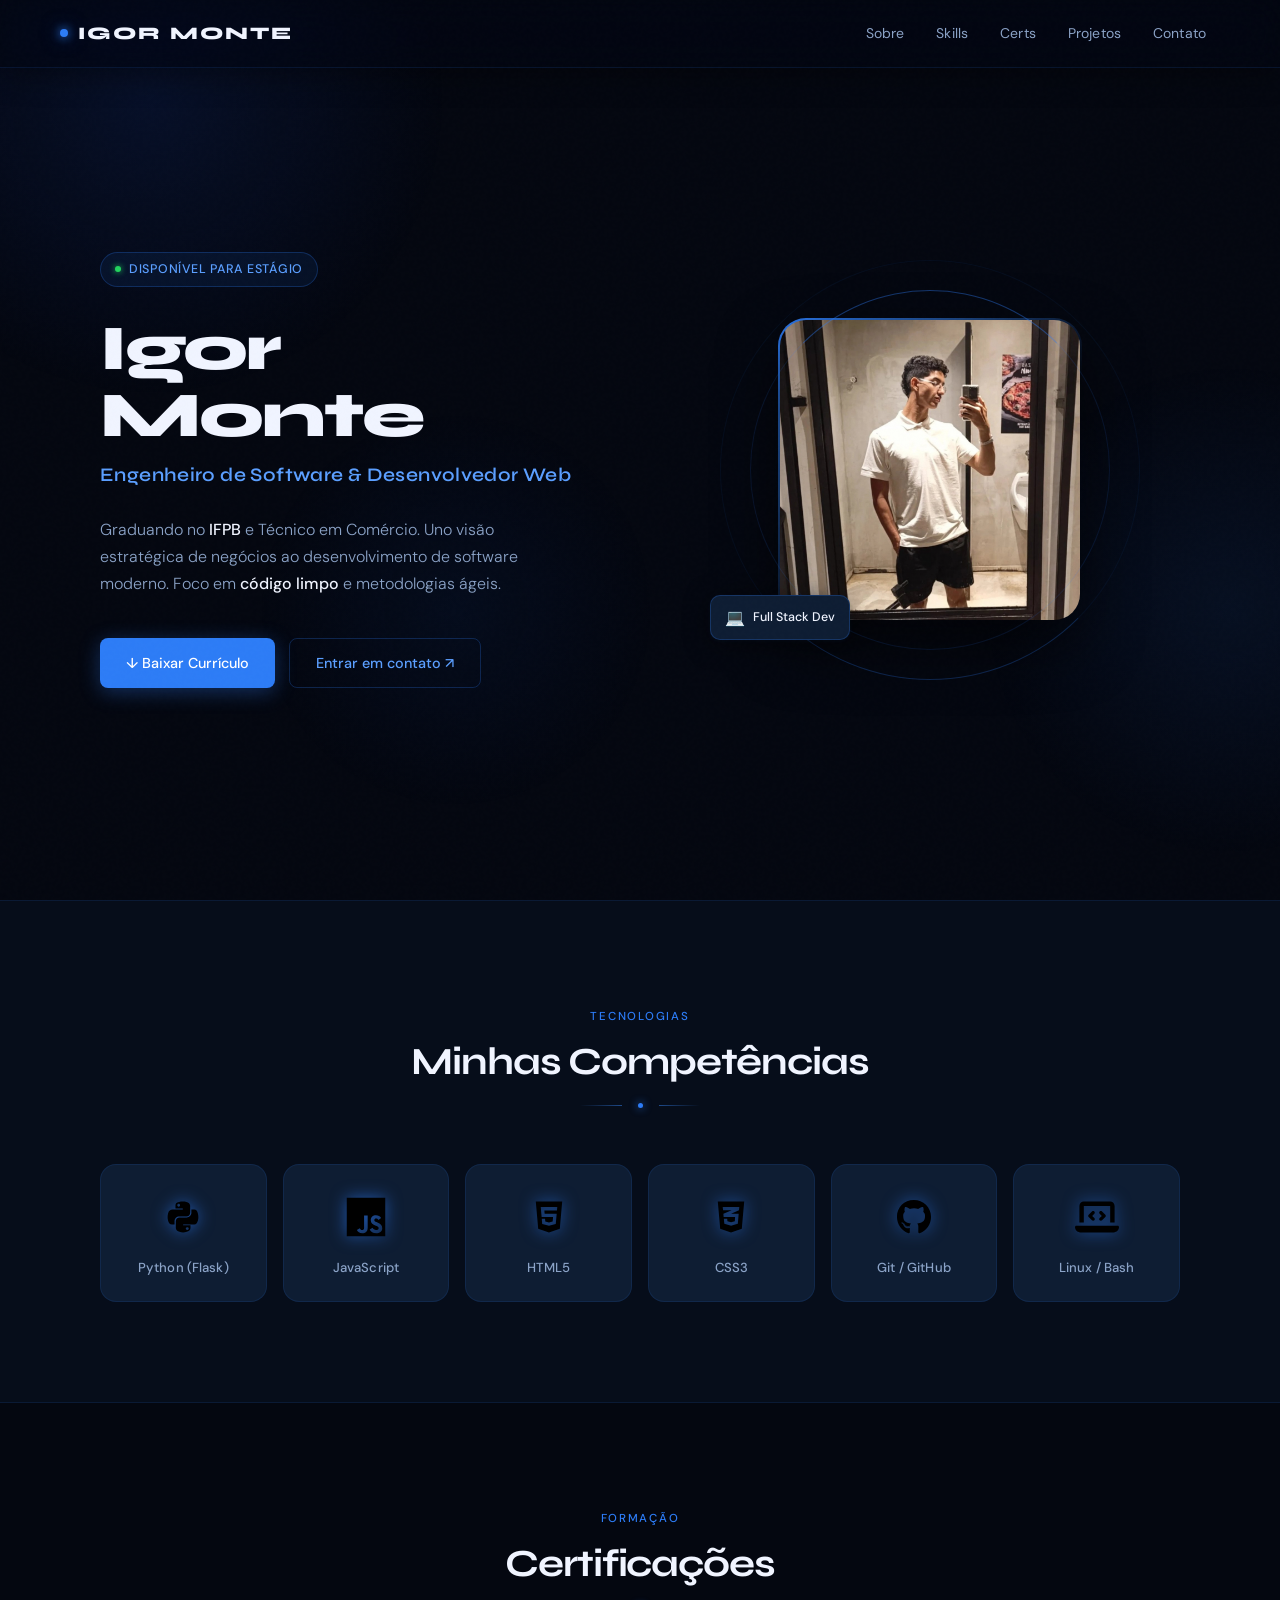
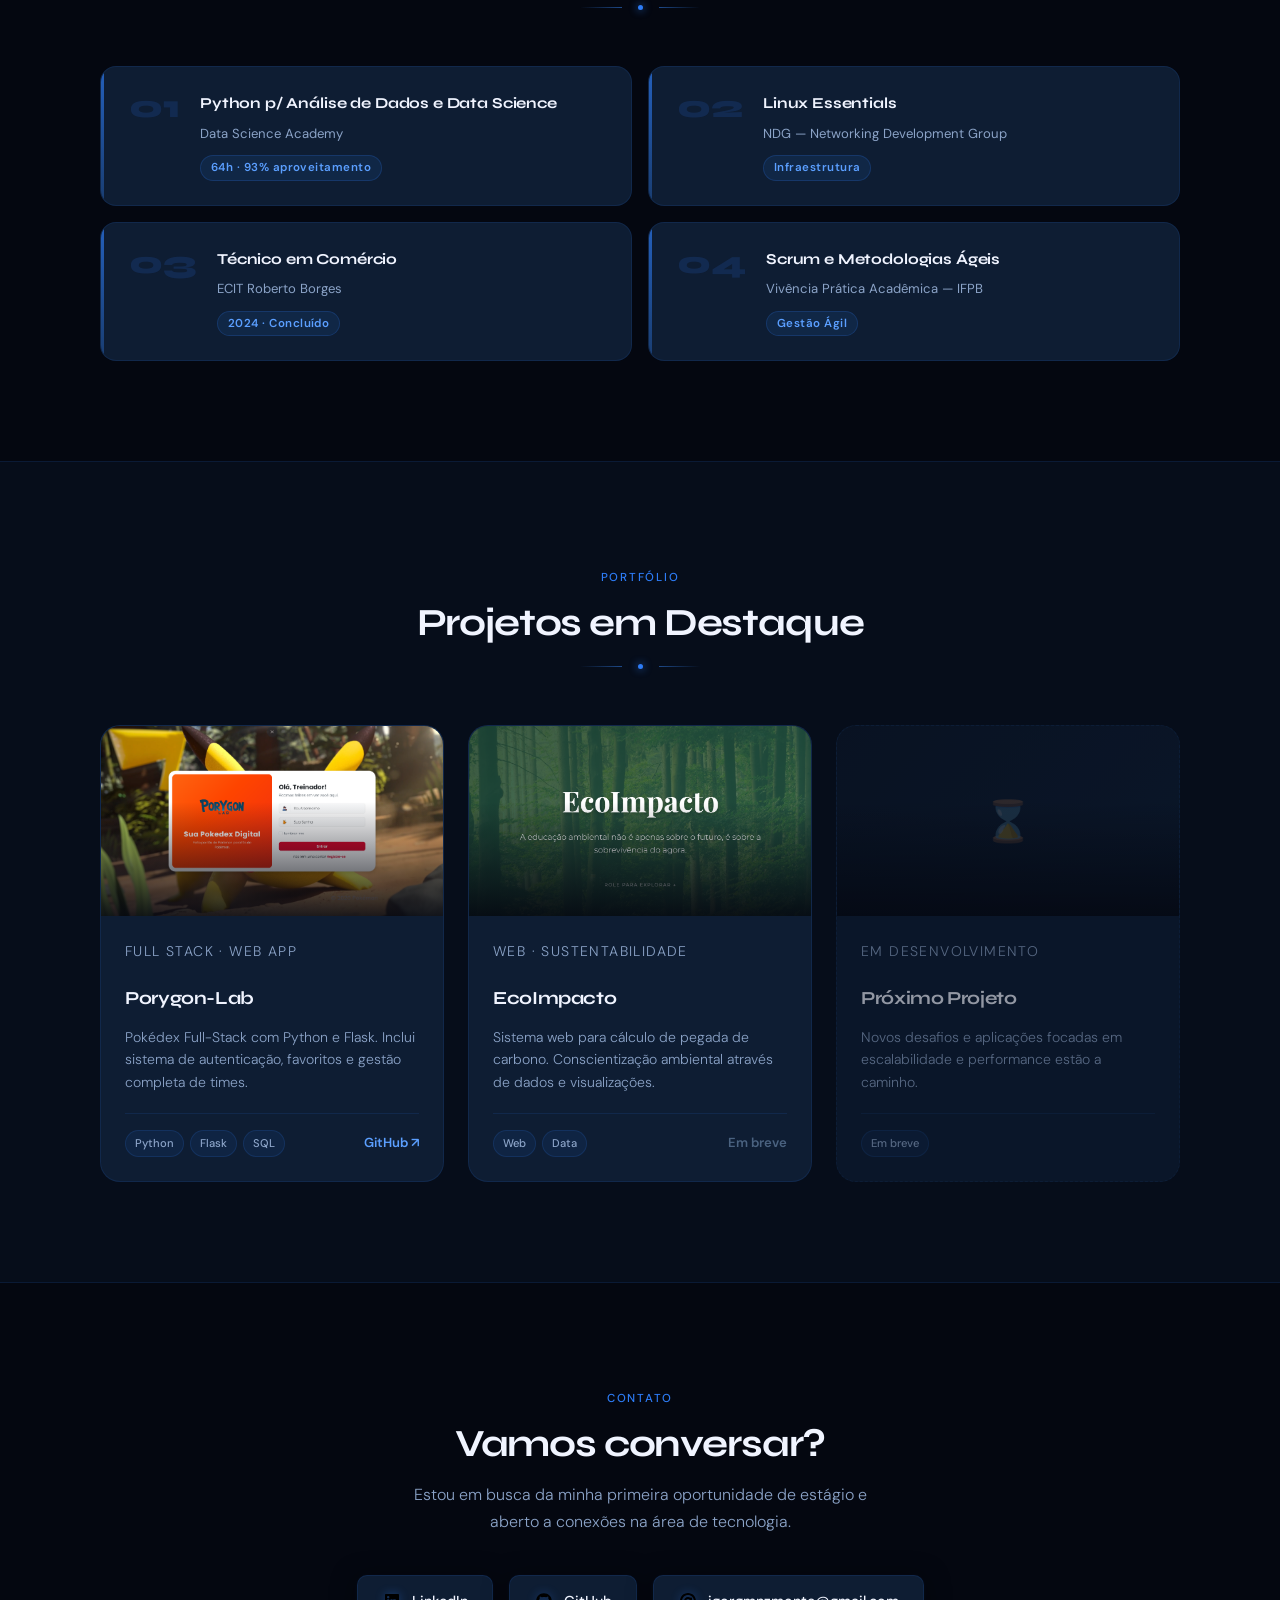
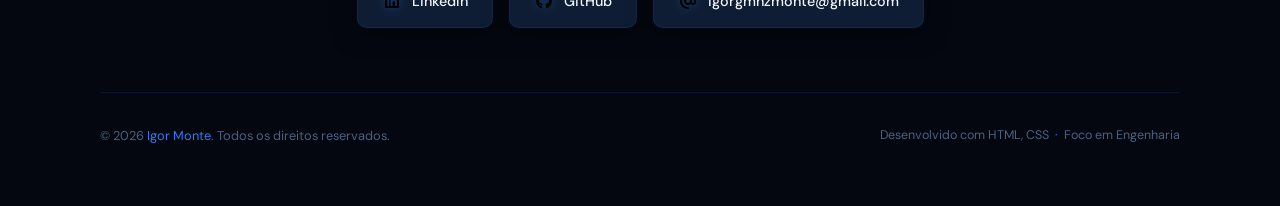
==== commit f4441ca5: "feat: refatoração completa do portfolio" ====
--- a/index.html
+++ b/index.html
@@ -3,107 +3,1180 @@
 <head>
     <meta charset="UTF-8">
     <meta name="viewport" content="width=device-width, initial-scale=1.0">
-    <link rel="stylesheet" href="style.css">
     <link rel="icon" href="laptop.svg" type="image/svg">
-    <title>Meu portfolio</title>
+    <title>Igor Monte | Engenheiro de Software</title>
+    <link rel="preconnect" href="https://fonts.googleapis.com">
+    <link rel="preconnect" href="https://fonts.gstatic.com" crossorigin>
+    <link href="https://fonts.googleapis.com/css2?family=Syne:wght@400;600;700;800&family=DM+Sans:ital,opsz,wght@0,9..40,300;0,9..40,400;0,9..40,500;1,9..40,300&display=swap" rel="stylesheet">
+<style>
+    :root {
+        --bg-void: #040710;
+        --bg-deep: #060d1a;
+        --bg-surface: #0b1628;
+        --bg-card: #0e1d33;
+        --bg-card-hover: #112240;
+        --blue-core: #2d7cf6;
+        --blue-bright: #5b9fff;
+        --blue-glow: #1a5fd6;
+        --blue-muted: #1e4a8a;
+        --text-white: #f0f4ff;
+        --text-mid: #8ba3c7;
+        --text-dim: #4a6280;
+        --border-subtle: rgba(45, 124, 246, 0.12);
+        --border-mid: rgba(45, 124, 246, 0.25);
+        --shadow-card: 0 4px 24px rgba(0, 0, 0, 0.5), 0 1px 4px rgba(45, 124, 246, 0.08);
+        --shadow-card-hover: 0 16px 48px rgba(0, 0, 0, 0.6), 0 4px 16px rgba(45, 124, 246, 0.18);
+        --shadow-glow: 0 0 40px rgba(45, 124, 246, 0.15);
+        --shadow-text: 0 0 30px rgba(45, 124, 246, 0.4);
+    }
+ 
+    *, *::before, *::after {
+        margin: 0;
+        padding: 0;
+        box-sizing: border-box;
+    }
+ 
+    html {
+        scroll-behavior: smooth;
+        font-size: 16px;
+    }
+ 
+    body {
+        font-family: 'DM Sans', system-ui, sans-serif;
+        background-color: var(--bg-void);
+        color: var(--text-white);
+        line-height: 1.7;
+        overflow-x: hidden;
+    }
+ 
+    /* ── NOISE TEXTURE OVERLAY ── */
+    body::before {
+        content: '';
+        position: fixed;
+        inset: 0;
+        background-image: url("data:image/svg+xml,%3Csvg viewBox='0 0 256 256' xmlns='http://www.w3.org/2000/svg'%3E%3Cfilter id='noise'%3E%3CfeTurbulence type='fractalNoise' baseFrequency='0.9' numOctaves='4' stitchTiles='stitch'/%3E%3C/filter%3E%3Crect width='100%25' height='100%25' filter='url(%23noise)' opacity='0.03'/%3E%3C/svg%3E");
+        pointer-events: none;
+        z-index: 9999;
+        opacity: 0.4;
+    }
+ 
+    /* ── AMBIENT BACKGROUND ── */
+    .ambient {
+        position: fixed;
+        pointer-events: none;
+        z-index: 0;
+    }
+    .ambient-1 {
+        width: 600px; height: 600px;
+        top: -200px; left: -150px;
+        background: radial-gradient(circle, rgba(29, 78, 216, 0.12) 0%, transparent 70%);
+        border-radius: 50%;
+    }
+    .ambient-2 {
+        width: 500px; height: 500px;
+        top: 40vh; right: -200px;
+        background: radial-gradient(circle, rgba(45, 124, 246, 0.08) 0%, transparent 70%);
+        border-radius: 50%;
+    }
+    .ambient-3 {
+        width: 400px; height: 400px;
+        bottom: 10vh; left: 20%;
+        background: radial-gradient(circle, rgba(14, 57, 140, 0.1) 0%, transparent 70%);
+        border-radius: 50%;
+    }
+ 
+    /* ── HEADER ── */
+    header {
+        position: fixed;
+        top: 0; left: 0; right: 0;
+        z-index: 100;
+        padding: 0 40px;
+        height: 68px;
+        display: flex;
+        align-items: center;
+        background: rgba(4, 7, 16, 0.7);
+        backdrop-filter: blur(20px) saturate(180%);
+        -webkit-backdrop-filter: blur(20px) saturate(180%);
+        border-bottom: 1px solid var(--border-subtle);
+        box-shadow: 0 4px 32px rgba(0,0,0,0.4);
+    }
+ 
+    .header-inner {
+        max-width: 1160px;
+        margin: 0 auto;
+        width: 100%;
+        display: flex;
+        justify-content: space-between;
+        align-items: center;
+    }
+ 
+    .logo {
+        font-family: 'Syne', sans-serif;
+        font-weight: 800;
+        font-size: 1.1rem;
+        letter-spacing: 0.12em;
+        color: var(--text-white);
+        text-decoration: none;
+        display: flex;
+        align-items: center;
+        gap: 10px;
+    }
+ 
+    .logo-dot {
+        width: 8px; height: 8px;
+        background: var(--blue-core);
+        border-radius: 50%;
+        box-shadow: 0 0 10px var(--blue-core), 0 0 20px rgba(45, 124, 246, 0.5);
+        animation: pulse-dot 2.5s ease-in-out infinite;
+    }
+ 
+    @keyframes pulse-dot {
+        0%, 100% { box-shadow: 0 0 10px var(--blue-core), 0 0 20px rgba(45, 124, 246, 0.5); }
+        50% { box-shadow: 0 0 16px var(--blue-bright), 0 0 32px rgba(91, 159, 255, 0.6); }
+    }
+ 
+    nav {
+        display: flex;
+        gap: 4px;
+    }
+ 
+    nav a {
+        color: var(--text-mid);
+        text-decoration: none;
+        font-family: 'DM Sans', sans-serif;
+        font-size: 0.875rem;
+        font-weight: 400;
+        padding: 6px 14px;
+        border-radius: 6px;
+        transition: all 0.25s ease;
+        letter-spacing: 0.01em;
+    }
+ 
+    nav a:hover {
+        color: var(--text-white);
+        background: rgba(45, 124, 246, 0.1);
+    }
+ 
+    /* ── SECTION UTILITY ── */
+    .section-wrapper {
+        position: relative;
+        z-index: 1;
+    }
+ 
+    .container {
+        max-width: 1160px;
+        margin: 0 auto;
+        padding: 0 40px;
+    }
+ 
+    /* ── HERO ── */
+    #info {
+        min-height: 100vh;
+        display: flex;
+        align-items: center;
+        padding: 140px 40px 100px;
+        max-width: 1160px;
+        margin: 0 auto;
+    }
+ 
+    .hero-layout {
+        display: grid;
+        grid-template-columns: 1fr 1fr;
+        gap: 80px;
+        align-items: center;
+        width: 100%;
+    }
+ 
+    .hero-text { }
+ 
+    .hero-badge {
+        display: inline-flex;
+        align-items: center;
+        gap: 8px;
+        background: rgba(45, 124, 246, 0.08);
+        border: 1px solid var(--border-mid);
+        padding: 6px 14px;
+        border-radius: 100px;
+        font-size: 0.78rem;
+        font-weight: 500;
+        color: var(--blue-bright);
+        letter-spacing: 0.06em;
+        text-transform: uppercase;
+        margin-bottom: 28px;
+        animation: fade-up 0.6s ease both;
+    }
+ 
+    .badge-blink {
+        width: 6px; height: 6px;
+        background: #22d35e;
+        border-radius: 50%;
+        box-shadow: 0 0 6px #22d35e;
+        animation: blink 2s ease-in-out infinite;
+    }
+ 
+    @keyframes blink {
+        0%, 100% { opacity: 1; }
+        50% { opacity: 0.3; }
+    }
+ 
+    .hero-name {
+        font-family: 'Syne', sans-serif;
+        font-weight: 800;
+        font-size: clamp(2.6rem, 5vw, 4rem);
+        line-height: 1.05;
+        letter-spacing: -0.03em;
+        color: var(--text-white);
+        margin-bottom: 10px;
+        animation: fade-up 0.6s 0.1s ease both;
+    }
+ 
+    .hero-title {
+        font-family: 'Syne', sans-serif;
+        font-size: clamp(1rem, 2vw, 1.2rem);
+        font-weight: 600;
+        color: var(--blue-bright);
+        margin-bottom: 24px;
+        letter-spacing: 0.02em;
+        animation: fade-up 0.6s 0.2s ease both;
+    }
+ 
+    .hero-desc {
+        font-size: 1rem;
+        color: var(--text-mid);
+        max-width: 480px;
+        margin-bottom: 40px;
+        font-weight: 300;
+        animation: fade-up 0.6s 0.3s ease both;
+    }
+ 
+    .hero-desc strong {
+        color: var(--text-white);
+        font-weight: 500;
+    }
+ 
+    .hero-actions {
+        display: flex;
+        gap: 14px;
+        flex-wrap: wrap;
+        animation: fade-up 0.6s 0.4s ease both;
+    }
+ 
+    .btn {
+        display: inline-flex;
+        align-items: center;
+        gap: 8px;
+        padding: 12px 26px;
+        border-radius: 8px;
+        font-family: 'DM Sans', sans-serif;
+        font-size: 0.9rem;
+        font-weight: 500;
+        text-decoration: none;
+        cursor: pointer;
+        transition: all 0.25s ease;
+        position: relative;
+        overflow: hidden;
+    }
+ 
+    .btn-primary {
+        background: var(--blue-core);
+        color: #fff;
+        box-shadow: 0 4px 20px rgba(45, 124, 246, 0.35), 0 1px 4px rgba(0,0,0,0.3);
+    }
+ 
+    .btn-primary::before {
+        content: '';
+        position: absolute;
+        inset: 0;
+        background: linear-gradient(135deg, rgba(255,255,255,0.1) 0%, transparent 50%);
+        opacity: 0;
+        transition: opacity 0.25s;
+    }
+ 
+    .btn-primary:hover {
+        transform: translateY(-2px);
+        box-shadow: 0 8px 30px rgba(45, 124, 246, 0.45), 0 2px 8px rgba(0,0,0,0.3);
+    }
+ 
+    .btn-primary:hover::before { opacity: 1; }
+ 
+    .btn-ghost {
+        color: var(--blue-bright);
+        border: 1px solid var(--border-mid);
+        background: transparent;
+    }
+ 
+    .btn-ghost:hover {
+        background: rgba(45, 124, 246, 0.08);
+        border-color: rgba(45, 124, 246, 0.5);
+        transform: translateY(-2px);
+    }
+ 
+    /* ── HERO PHOTO SIDE ── */
+    .hero-visual {
+        display: flex;
+        justify-content: center;
+        align-items: center;
+        animation: fade-up 0.8s 0.2s ease both;
+    }
+ 
+    .photo-frame {
+        position: relative;
+        width: 300px;
+        height: 300px;
+    }
+ 
+    .photo-frame::before {
+        content: '';
+        position: absolute;
+        inset: -2px;
+        border-radius: 28px;
+        background: linear-gradient(135deg, var(--blue-core), var(--blue-muted), transparent 60%);
+        z-index: 0;
+    }
+ 
+    .photo-frame::after {
+        content: '';
+        position: absolute;
+        inset: -20px;
+        border-radius: 40px;
+        background: radial-gradient(circle, rgba(45, 124, 246, 0.12) 0%, transparent 70%);
+        z-index: -1;
+        animation: photo-glow 4s ease-in-out infinite;
+    }
+ 
+    @keyframes photo-glow {
+        0%, 100% { opacity: 0.6; transform: scale(1); }
+        50% { opacity: 1; transform: scale(1.05); }
+    }
+ 
+    .profile-photo {
+        position: relative;
+        z-index: 1;
+        width: 100%;
+        height: 100%;
+        object-fit: cover;
+        border-radius: 26px;
+        display: block;
+        box-shadow: 0 24px 60px rgba(0,0,0,0.6), inset 0 1px 0 rgba(255,255,255,0.05);
+    }
+ 
+    .photo-ring {
+        position: absolute;
+        border: 1px solid var(--border-mid);
+        border-radius: 50%;
+        animation: spin-ring 20s linear infinite;
+        pointer-events: none;
+        z-index: 2;
+    }
+ 
+    .photo-ring-1 {
+        width: 360px; height: 360px;
+        top: 50%; left: 50%;
+        transform: translate(-50%, -50%);
+        border-color: rgba(45, 124, 246, 0.12);
+        border-top-color: rgba(45, 124, 246, 0.4);
+    }
+ 
+    .photo-ring-2 {
+        width: 420px; height: 420px;
+        top: 50%; left: 50%;
+        transform: translate(-50%, -50%);
+        border-color: rgba(45, 124, 246, 0.06);
+        border-bottom-color: rgba(45, 124, 246, 0.25);
+        animation-direction: reverse;
+        animation-duration: 30s;
+    }
+ 
+    @keyframes spin-ring {
+        from { transform: translate(-50%, -50%) rotate(0deg); }
+        to { transform: translate(-50%, -50%) rotate(360deg); }
+    }
+ 
+    .stat-chips {
+        position: absolute;
+        z-index: 3;
+    }
+ 
+    .chip {
+        position: absolute;
+        background: var(--bg-card);
+        border: 1px solid var(--border-mid);
+        border-radius: 10px;
+        padding: 8px 14px;
+        display: flex;
+        align-items: center;
+        gap: 8px;
+        font-size: 0.78rem;
+        font-weight: 500;
+        color: var(--text-white);
+        box-shadow: var(--shadow-card);
+        white-space: nowrap;
+        backdrop-filter: blur(10px);
+    }
+ 
+    .chip-icon { font-size: 1rem; }
+ 
+    .chip-1 { bottom: -20px; left: -70px; animation: float-a 4s ease-in-out infinite; }
+    .chip-2 { top: -16px; right: -60px; animation: float-b 5s ease-in-out infinite; }
+ 
+    @keyframes float-a {
+        0%, 100% { transform: translateY(0px); }
+        50% { transform: translateY(-6px); }
+    }
+    @keyframes float-b {
+        0%, 100% { transform: translateY(-4px); }
+        50% { transform: translateY(4px); }
+    }
+ 
+    /* ── SECTION HEADER ── */
+    .sec-header {
+        margin-bottom: 56px;
+        text-align: center;
+    }
+ 
+    .sec-label {
+        display: inline-block;
+        font-family: 'DM Sans', sans-serif;
+        font-size: 0.72rem;
+        font-weight: 500;
+        letter-spacing: 0.15em;
+        text-transform: uppercase;
+        color: var(--blue-core);
+        margin-bottom: 14px;
+    }
+ 
+    .sec-title {
+        font-family: 'Syne', sans-serif;
+        font-size: clamp(1.8rem, 3vw, 2.4rem);
+        font-weight: 700;
+        letter-spacing: -0.03em;
+        color: var(--text-white);
+        line-height: 1.1;
+    }
+ 
+    /* ── COMPETÊNCIAS ── */
+    #competencias {
+        padding: 100px 0;
+        background: var(--bg-deep);
+        border-top: 1px solid var(--border-subtle);
+        border-bottom: 1px solid var(--border-subtle);
+    }
+ 
+    .skills-grid {
+        display: grid;
+        grid-template-columns: repeat(6, 1fr);
+        gap: 16px;
+    }
+ 
+    .skill-card {
+        background: var(--bg-card);
+        border: 1px solid var(--border-subtle);
+        border-radius: 16px;
+        padding: 28px 16px 22px;
+        text-align: center;
+        transition: all 0.3s ease;
+        cursor: default;
+        position: relative;
+        overflow: hidden;
+    }
+ 
+    .skill-card::before {
+        content: '';
+        position: absolute;
+        bottom: 0; left: 0; right: 0;
+        height: 2px;
+        background: linear-gradient(90deg, transparent, var(--blue-core), transparent);
+        opacity: 0;
+        transition: opacity 0.3s;
+    }
+ 
+    .skill-card:hover {
+        transform: translateY(-6px);
+        border-color: var(--border-mid);
+        background: var(--bg-card-hover);
+        box-shadow: var(--shadow-card-hover);
+    }
+ 
+    .skill-card:hover::before { opacity: 1; }
+ 
+    .skill-icon {
+        width: 48px;
+        height: 48px;
+        margin: 0 auto 16px;
+        display: flex;
+        align-items: center;
+        justify-content: center;
+    }
+ 
+    .skill-icon img {
+        width: 44px;
+        height: 44px;
+        filter: drop-shadow(0 0 8px rgba(45, 124, 246, 0.6));
+        transition: filter 0.3s;
+    }
+ 
+    .skill-card:hover .skill-icon img {
+        filter: drop-shadow(0 0 14px rgba(91, 159, 255, 0.85));
+    }
+ 
+    .skill-name {
+        font-size: 0.82rem;
+        font-weight: 500;
+        color: var(--text-mid);
+        letter-spacing: 0.01em;
+    }
+ 
+    /* ── CERTIFICAÇÕES ── */
+    #certificacoes {
+        padding: 100px 0;
+    }
+ 
+    .cert-grid {
+        display: grid;
+        grid-template-columns: 1fr 1fr;
+        gap: 16px;
+    }
+ 
+    .cert-card {
+        background: var(--bg-card);
+        border: 1px solid var(--border-subtle);
+        border-radius: 16px;
+        padding: 24px 28px;
+        display: flex;
+        align-items: flex-start;
+        gap: 20px;
+        transition: all 0.3s ease;
+        position: relative;
+        overflow: hidden;
+    }
+ 
+    .cert-card::after {
+        content: '';
+        position: absolute;
+        left: 0; top: 0; bottom: 0;
+        width: 3px;
+        background: linear-gradient(180deg, var(--blue-core), var(--blue-muted));
+        border-radius: 3px 0 0 3px;
+        opacity: 0.7;
+        transition: opacity 0.3s;
+    }
+ 
+    .cert-card:hover {
+        transform: translateX(6px);
+        border-color: var(--border-mid);
+        box-shadow: var(--shadow-card-hover);
+    }
+ 
+    .cert-card:hover::after { opacity: 1; }
+ 
+    .cert-num {
+        font-family: 'Syne', sans-serif;
+        font-size: 2rem;
+        font-weight: 800;
+        color: rgba(45, 124, 246, 0.15);
+        line-height: 1;
+        min-width: 40px;
+        transition: color 0.3s;
+    }
+ 
+    .cert-card:hover .cert-num { color: rgba(45, 124, 246, 0.25); }
+ 
+    .cert-body h4 {
+        font-family: 'Syne', sans-serif;
+        font-size: 0.95rem;
+        font-weight: 700;
+        color: var(--text-white);
+        margin-bottom: 6px;
+        letter-spacing: -0.01em;
+    }
+ 
+    .cert-body p {
+        font-size: 0.82rem;
+        color: var(--text-mid);
+        margin-bottom: 4px;
+    }
+ 
+    .cert-badge {
+        display: inline-block;
+        background: rgba(45, 124, 246, 0.1);
+        border: 1px solid rgba(45, 124, 246, 0.2);
+        color: var(--blue-bright);
+        font-size: 0.72rem;
+        font-weight: 600;
+        padding: 2px 10px;
+        border-radius: 100px;
+        margin-top: 6px;
+        letter-spacing: 0.04em;
+    }
+ 
+    /* ── PROJETOS ── */
+    #projetos {
+        padding: 100px 0;
+        background: var(--bg-deep);
+        border-top: 1px solid var(--border-subtle);
+        border-bottom: 1px solid var(--border-subtle);
+    }
+ 
+    .projects-grid {
+        display: grid;
+        grid-template-columns: repeat(3, 1fr);
+        gap: 24px;
+    }
+ 
+    .project-card {
+        background: var(--bg-card);
+        border: 1px solid var(--border-subtle);
+        border-radius: 20px;
+        overflow: hidden;
+        transition: all 0.4s ease;
+        display: flex;
+        flex-direction: column;
+    }
+ 
+    .project-card:hover {
+        transform: translateY(-8px);
+        border-color: var(--border-mid);
+        box-shadow: var(--shadow-card-hover), 0 0 0 1px rgba(45, 124, 246, 0.1);
+    }
+ 
+    .project-thumb {
+        height: 190px;
+        background-size: cover;
+        background-position: center;
+        position: relative;
+        overflow: hidden;
+    }
+ 
+    .project-thumb::after {
+        content: '';
+        position: absolute;
+        inset: 0;
+        background: linear-gradient(180deg, transparent 40%, rgba(4, 7, 16, 0.9) 100%);
+    }
+ 
+    .project-thumb-inner {
+        width: 100%;
+        height: 100%;
+        background-size: cover;
+        background-position: center;
+        transition: transform 0.5s ease;
+    }
+ 
+    .project-card:hover .project-thumb-inner { transform: scale(1.06); }
+ 
+    .project-body {
+        padding: 24px;
+        flex: 1;
+        display: flex;
+        flex-direction: column;
+    }
+ 
+    .project-tag {
+        font-size: 0.7rem;
+        font-weight: 600;
+        letter-spacing: 0.1em;
+        text-transform: uppercase;
+        color: var(--blue-core);
+        margin-bottom: 10px;
+    }
+ 
+    .project-body h3 {
+        font-family: 'Syne', sans-serif;
+        font-size: 1.15rem;
+        font-weight: 700;
+        color: var(--text-white);
+        margin-bottom: 12px;
+        letter-spacing: -0.02em;
+    }
+ 
+    .project-body p {
+        font-size: 0.875rem;
+        color: var(--text-mid);
+        line-height: 1.6;
+        flex: 1;
+        margin-bottom: 20px;
+        font-weight: 300;
+    }
+ 
+    .project-footer {
+        display: flex;
+        align-items: center;
+        justify-content: space-between;
+        padding-top: 16px;
+        border-top: 1px solid var(--border-subtle);
+    }
+ 
+    .project-stack {
+        display: flex;
+        gap: 6px;
+    }
+ 
+    .stack-tag {
+        background: rgba(45, 124, 246, 0.08);
+        border: 1px solid rgba(45, 124, 246, 0.15);
+        color: var(--text-mid);
+        font-size: 0.7rem;
+        font-weight: 500;
+        padding: 3px 9px;
+        border-radius: 100px;
+    }
+ 
+    .project-link {
+        color: var(--blue-bright);
+        text-decoration: none;
+        font-size: 0.82rem;
+        font-weight: 600;
+        display: flex;
+        align-items: center;
+        gap: 5px;
+        transition: gap 0.2s;
+    }
+ 
+    .project-link:hover { gap: 8px; }
+ 
+    /* ── FOOTER / CONTATO ── */
+    footer {
+        padding: 100px 0 60px;
+    }
+ 
+    .footer-cta {
+        text-align: center;
+        margin-bottom: 64px;
+    }
+ 
+    .footer-cta .sec-title {
+        margin-bottom: 16px;
+    }
+ 
+    .footer-desc {
+        font-size: 1rem;
+        color: var(--text-mid);
+        max-width: 480px;
+        margin: 0 auto 40px;
+        font-weight: 300;
+    }
+ 
+    .contact-links {
+        display: flex;
+        justify-content: center;
+        gap: 16px;
+        flex-wrap: wrap;
+    }
+ 
+    .contact-link {
+        display: inline-flex;
+        align-items: center;
+        gap: 10px;
+        background: var(--bg-card);
+        border: 1px solid var(--border-subtle);
+        color: var(--text-white);
+        text-decoration: none;
+        padding: 13px 24px;
+        border-radius: 10px;
+        font-size: 0.9rem;
+        font-weight: 500;
+        transition: all 0.3s ease;
+        box-shadow: var(--shadow-card);
+    }
+ 
+    .contact-link:hover {
+        background: var(--bg-card-hover);
+        border-color: var(--border-mid);
+        transform: translateY(-3px);
+        box-shadow: var(--shadow-card-hover);
+        color: var(--blue-bright);
+    }
+ 
+    .contact-link img {
+        width: 20px;
+        height: 20px;
+        filter: drop-shadow(0 0 5px rgba(45, 124, 246, 0.4));
+    }
+ 
+    .footer-divider {
+        border: none;
+        border-top: 1px solid var(--border-subtle);
+        margin: 0 0 32px;
+    }
+ 
+    .footer-bottom {
+        display: flex;
+        justify-content: space-between;
+        align-items: center;
+        gap: 20px;
+        flex-wrap: wrap;
+    }
+ 
+    .footer-copy {
+        font-size: 0.8rem;
+        color: var(--text-dim);
+    }
+ 
+    .footer-copy span {
+        color: var(--blue-core);
+    }
+ 
+    .footer-tech {
+        font-size: 0.78rem;
+        color: var(--text-dim);
+        display: flex;
+        align-items: center;
+        gap: 6px;
+    }
+ 
+    /* ── DIVIDER LINE ── */
+    .line-divider {
+        display: flex;
+        align-items: center;
+        gap: 16px;
+        max-width: 120px;
+        margin: 20px auto 0;
+    }
+ 
+    .line-divider::before, .line-divider::after {
+        content: '';
+        flex: 1;
+        height: 1px;
+        background: linear-gradient(90deg, transparent, var(--blue-muted));
+    }
+ 
+    .line-divider::after {
+        background: linear-gradient(90deg, var(--blue-muted), transparent);
+    }
+ 
+    .line-dot {
+        width: 5px; height: 5px;
+        background: var(--blue-core);
+        border-radius: 50%;
+        box-shadow: 0 0 8px var(--blue-core);
+    }
+ 
+    /* ── ANIMATIONS ── */
+    @keyframes fade-up {
+        from { opacity: 0; transform: translateY(24px); }
+        to { opacity: 1; transform: translateY(0); }
+    }
+ 
+    .reveal {
+        opacity: 0;
+        transform: translateY(20px);
+        transition: opacity 0.6s ease, transform 0.6s ease;
+    }
+ 
+    .reveal.visible {
+        opacity: 1;
+        transform: translateY(0);
+    }
+ 
+    /* ── SCROLLBAR ── */
+    ::-webkit-scrollbar { width: 5px; }
+    ::-webkit-scrollbar-track { background: var(--bg-void); }
+    ::-webkit-scrollbar-thumb { background: var(--blue-muted); border-radius: 10px; }
+    ::-webkit-scrollbar-thumb:hover { background: var(--blue-core); }
+ 
+    /* ── RESPONSIVE ── */
+    @media (max-width: 960px) {
+        .hero-layout {
+            grid-template-columns: 1fr;
+            gap: 60px;
+        }
+        .hero-visual { order: -1; }
+        .photo-frame { width: 220px; height: 220px; }
+        .photo-ring-1 { width: 270px; height: 270px; }
+        .photo-ring-2 { width: 320px; height: 320px; }
+        .skills-grid { grid-template-columns: repeat(3, 1fr); }
+        .projects-grid { grid-template-columns: 1fr 1fr; }
+        #info { text-align: center; }
+        .hero-desc { max-width: 100%; }
+        .hero-actions { justify-content: center; }
+        .chip-1 { left: -50px; }
+        .chip-2 { right: -40px; }
+    }
+ 
+    @media (max-width: 700px) {
+        .container { padding: 0 20px; }
+        header { padding: 0 20px; }
+        #info { padding: 120px 20px 80px; }
+        .cert-grid { grid-template-columns: 1fr; }
+        .projects-grid { grid-template-columns: 1fr; }
+        .skills-grid { grid-template-columns: repeat(2, 1fr); }
+        nav a { margin: 0 4px; font-size: 0.8rem; padding: 5px 10px; }
+        .footer-bottom { flex-direction: column; text-align: center; }
+        .chip { display: none; }
+    }
+</style>
 </head>
 <body>
-    <header id="cabeçalho">
-        <div>
-            <h1>Portfólio</h1>
+ 
+    <!-- AMBIENT -->
+    <div class="ambient ambient-1"></div>
+    <div class="ambient ambient-2"></div>
+    <div class="ambient ambient-3"></div>
+ 
+    <!-- HEADER -->
+    <header>
+        <div class="header-inner">
+            <a href="#info" class="logo">
+                <div class="logo-dot"></div>
+                IGOR MONTE
+            </a>
             <nav>
-                <a href="#info">Introdução</a>
-                <a href="#competencias">Competências</a>
+                <a href="#info">Sobre</a>
+                <a href="#competencias">Skills</a>
+                <a href="#certificacoes">Certs</a>
                 <a href="#projetos">Projetos</a>
                 <a href="#contact">Contato</a>
             </nav>
         </div>
     </header>
-
-    <section id="info">
-        <img src="eu.jpg" alt="Minha foto de perfil" class="profile-photo">
-        <div id="infodiv">
-            <h2>Quem sou eu?</h2>
-            <p>Olá! Sou um desenvolvedor graduando em <strong>Engenharia de Software</strong> e apaixonado por tecnologia, focado em criar soluções web modernas e eficientes. Com experiência em front-end e back-end, busco sempre aprender novas tecnologias e aprimorar minhas habilidades para entregar projetos de alta qualidade que unem design atraente e funcionalidade robusta.</p>
-        </div>
-    </section>
-
-    <section id="competencias">
-        <h2>Competências</h2>
-        <div id="cardsdiv">
-            <div class="cards">
-                <img src="html.svg" alt="Logo HTML" class="cardsicon">
-                <h3>HTML5</h3>
-            </div>
-            <div class="cards">
-                <img src="css.svg" alt="Logo CSS" class="cardsicon">
-                <h3>CSS</h3>
-            </div>
-            <div class="cards">
-                <img src="python.svg" alt="Logo Python" class="cardsicon">
-                <h3>Python</h3>
+ 
+    <!-- HERO -->
+    <section class="section-wrapper">
+        <div id="info">
+            <div class="hero-layout">
+                <div class="hero-text">
+                    <div class="hero-badge">
+                        <div class="badge-blink"></div>
+                        Disponível para estágio
+                    </div>
+                    <h1 class="hero-name">Igor<br>Monte</h1>
+                    <p class="hero-title">Engenheiro de Software & Desenvolvedor Web</p>
+                    <p class="hero-desc">
+                        Graduando no <strong>IFPB</strong> e Técnico em Comércio. Uno visão estratégica de negócios ao desenvolvimento de software moderno. Foco em <strong>código limpo</strong> e metodologias ágeis.
+                    </p>
+                    <div class="hero-actions">
+                        <a href="CurriculoEstagio.pdf" download class="btn btn-primary">
+                            ↓ Baixar Currículo
+                        </a>
+                        <a href="#contact" class="btn btn-ghost">
+                            Entrar em contato ↗
+                        </a>
+                    </div>
+                </div>
+ 
+                <div class="hero-visual">
+                    <div class="photo-frame">
+                        <img src="eu.jpg" alt="Igor Monte" class="profile-photo">
+                        <div class="photo-ring photo-ring-1"></div>
+                        <div class="photo-ring photo-ring-2"></div>
+                        <div class="stat-chips">
+                            <div class="chip chip-1">
+                                <span class="chip-icon"> 💻 </span>
+                                <span>Full Stack Dev</span>
+                            </div>
+                        </div>
+                    </div>
+                </div>
             </div>
         </div>
     </section>
-    <section id="projetos">
-        <h2>Meus Projetos</h2>
-        <div class="projetos-flex">
-            <div class="projeto-card">
-                <div class="projeto-img" style="background-image: url('pythonbanner.png');"></div> 
-                <div class="projeto-info">
-                    <h3>Linguagem python</h3>
-                    <p>Fórmulas e conceitos matemáticos aplicados puramente à linguagem python (E também algumas questões de olimpíadas nacionais).</p>
-                    <div class="projeto-links">
-                        <a href="https://github.com/Igorgmnz/python" target="_blank">Ver código</a>
-                    </div>
-                </div>
+ 
+    <!-- COMPETÊNCIAS -->
+    <section id="competencias" class="section-wrapper">
+        <div class="container">
+            <div class="sec-header reveal">
+                <p class="sec-label">Tecnologias</p>
+                <h2 class="sec-title">Minhas Competências</h2>
+                <div class="line-divider"><div class="line-dot"></div></div>
             </div>
-            
-            <div class="projeto-card">
-                <div class="projeto-img" style="background-image: url('ecoimpacto1.png');"></div> 
-                <div class="projeto-info">
-                    <h3>EcoImpacto</h3>
-                    <p>Este foi um projeto desenvolvido para a matéria de Educação Ambiental do meu curso. Nela eu e meu grupo utilizamos do framework Flask para o back-end e para front apenas HTML, CSS e JS</p>
-                    <div class="projeto-links">
-                        <a href="https://github.com/igorgmnzmonte/" target="_blank">Ver código</a>
-                        <a href="https://igorgmnzmonte.pythonanywhere.com" target="_blank">Acessar site</a>
-                    </div>
-                </div>
-            </div>
-
-            <div class="projeto-card">
-                <div class="projeto-img" style="background-image: url('porylab.png');"></div> 
-                <div class="projeto-info">
-                    <h3>Pokedex em Flask</h3>
-                    <p>Aplicação web desenvolvida com Flask (Python) que simula uma Pokédex interativa, permitindo a visualização, busca, filtragem e gerenciamento de Pokémons, além de funcionalidades completas de autenticação de usuários, favoritos e gerenciamento de times.</p>
-                    <div class="projeto-links">
-                        <a href="https://github.com/Jose-Carlos-Abreu/pokedex_flask/tree/release" target="_blank">Ver código</a>
-                    </div>
-                </div>
-            </div>
-            
-            <div class="projeto-card">
-                <div class="em-breve" style="background-image: url('loading.gif')"></div>
-                <div class="projeto-info">
-                    <h3>Em Breve</h3>
-                    <p>Estou desenvolvendo novos projetos incríveis. Aguarde novidades!</p>
+            <div class="skills-grid">
+                <div class="skill-card reveal">
+                    <div class="skill-icon"><img src="python.svg" alt="Python"></div>
+                    <p class="skill-name">Python (Flask)</p>
+                </div>
+                <div class="skill-card reveal">
+                    <div class="skill-icon"><img src="js.svg" alt="JavaScript"></div>
+                    <p class="skill-name">JavaScript</p>
+                </div>
+                <div class="skill-card reveal">
+                    <div class="skill-icon"><img src="html.svg" alt="HTML5"></div>
+                    <p class="skill-name">HTML5</p>
+                </div>
+                <div class="skill-card reveal">
+                    <div class="skill-icon"><img src="css.svg" alt="CSS3"></div>
+                    <p class="skill-name">CSS3</p>
+                </div>
+                <div class="skill-card reveal">
+                    <div class="skill-icon"><img src="github.svg" alt="Git"></div>
+                    <p class="skill-name">Git / GitHub</p>
+                </div>
+                <div class="skill-card reveal">
+                    <div class="skill-icon"><img src="laptop.svg" alt="Linux"></div>
+                    <p class="skill-name">Linux / Bash</p>
                 </div>
             </div>
         </div>
     </section>
-    <footer id="contact">
-        <h2>Mais Informações</h2>
-        <div class="contact-container">
-            <div class="contact-item">
-                <a href="https://www.linkedin.com/in/igor-andre-gimenez-de-oliveira-monte-811134398/" target="_blank" class="contact-link">Linkedin <img src="linkedin.svg" alt="Logo Linkedin" class="contact-icon"></a>
+ 
+    <!-- CERTIFICAÇÕES -->
+    <section id="certificacoes" class="section-wrapper">
+        <div class="container">
+            <div class="sec-header reveal">
+                <p class="sec-label">Formação</p>
+                <h2 class="sec-title">Certificações</h2>
+                <div class="line-divider"><div class="line-dot"></div></div>
             </div>
-            <div class="contact-item">
-                <a href="https://github.com/igorgmnzmonte" class="contact-link">GitHub <img src="github.svg" alt="Logo GitHub" class="contact-icon"></a>
+            <div class="cert-grid">
+                <div class="cert-card reveal">
+                    <div class="cert-num">01</div>
+                    <div class="cert-body">
+                        <h4>Python p/ Análise de Dados e Data Science</h4>
+                        <p>Data Science Academy</p>
+                        <span class="cert-badge">64h · 93% aproveitamento</span>
+                    </div>
+                </div>
+                <div class="cert-card reveal">
+                    <div class="cert-num">02</div>
+                    <div class="cert-body">
+                        <h4>Linux Essentials</h4>
+                        <p>NDG — Networking Development Group</p>
+                        <span class="cert-badge">Infraestrutura</span>
+                    </div>
+                </div>
+                <div class="cert-card reveal">
+                    <div class="cert-num">03</div>
+                    <div class="cert-body">
+                        <h4>Técnico em Comércio</h4>
+                        <p>ECIT Roberto Borges</p>
+                        <span class="cert-badge">2024 · Concluído</span>
+                    </div>
+                </div>
+                <div class="cert-card reveal">
+                    <div class="cert-num">04</div>
+                    <div class="cert-body">
+                        <h4>Scrum e Metodologias Ágeis</h4>
+                        <p>Vivência Prática Acadêmica — IFPB</p>
+                        <span class="cert-badge">Gestão Ágil</span>
+                    </div>
+                </div>
             </div>
-            <div class="contact-item">
-                <a href="mailto:igorgmnzmonte@gmail.com" class="contact-link">Email <img src="email.svg" alt="Logo Email" class="contact-icon"></a>
+        </div>
+    </section>
+ 
+    <!-- PROJETOS -->
+    <section id="projetos" class="section-wrapper">
+        <div class="container">
+            <div class="sec-header reveal">
+                <p class="sec-label">Portfólio</p>
+                <h2 class="sec-title">Projetos em Destaque</h2>
+                <div class="line-divider"><div class="line-dot"></div></div>
+            </div>
+            <div class="projects-grid">
+ 
+                <div class="project-card reveal">
+                    <div class="project-thumb">
+                        <div class="project-thumb-inner" style="background-image: url('porygon-lab.png')"></div>
+                    </div>
+                    <div class="project-body">
+                        <p class="project-tag">Full Stack · Web App</p>
+                        <h3>Porygon-Lab</h3>
+                        <p>Pokédex Full-Stack com Python e Flask. Inclui sistema de autenticação, favoritos e gestão completa de times.</p>
+                        <div class="project-footer">
+                            <div class="project-stack">
+                                <span class="stack-tag">Python</span>
+                                <span class="stack-tag">Flask</span>
+                                <span class="stack-tag">SQL</span>
+                            </div>
+                            <a href="https://github.com/Jose-Carlos-Abreu/pokedex_flask" target="_blank" class="project-link">
+                                GitHub ↗
+                            </a>
+                        </div>
+                    </div>
+                </div>
+ 
+                <div class="project-card reveal">
+                    <div class="project-thumb">
+                        <div class="project-thumb-inner" style="background-image: url('ecoimpacto1.png')"></div>
+                    </div>
+                    <div class="project-body">
+                        <p class="project-tag">Web · Sustentabilidade</p>
+                        <h3>EcoImpacto</h3>
+                        <p>Sistema web para cálculo de pegada de carbono. Conscientização ambiental através de dados e visualizações.</p>
+                        <div class="project-footer">
+                            <div class="project-stack">
+                                <span class="stack-tag">Web</span>
+                                <span class="stack-tag">Data</span>
+                            </div>
+                            <span class="project-link" style="color: var(--text-dim); cursor: default;">Em breve</span>
+                        </div>
+                    </div>
+                </div>
+ 
+                <div class="project-card reveal" style="border-style: dashed; opacity: 0.6;">
+                    <div class="project-thumb" style="background: linear-gradient(135deg, var(--bg-surface), var(--bg-card)); display:flex; align-items:center; justify-content:center;">
+                        <div style="font-size: 2.5rem; opacity: 0.3; position:relative; z-index:2;">⌛</div>
+                    </div>
+                    <div class="project-body">
+                        <p class="project-tag">Em Desenvolvimento</p>
+                        <h3>Próximo Projeto</h3>
+                        <p>Novos desafios e aplicações focadas em escalabilidade e performance estão a caminho.</p>
+                        <div class="project-footer">
+                            <div class="project-stack">
+                                <span class="stack-tag">Em breve</span>
+                            </div>
+                        </div>
+                    </div>
+                </div>
+ 
+            </div>
+        </div>
+    </section>
+ 
+    <!-- FOOTER / CONTATO -->
+    <footer id="contact" class="section-wrapper">
+        <div class="container">
+            <div class="footer-cta reveal">
+                <p class="sec-label">Contato</p>
+                <h2 class="sec-title">Vamos conversar?</h2>
+                <p class="footer-desc">Estou em busca da minha primeira oportunidade de estágio e aberto a conexões na área de tecnologia.</p>
+                <div class="contact-links">
+                    <a href="https://linkedin.com/in/igorgmnzmonte" target="_blank" class="contact-link">
+                        <img src="linkedin.svg" alt="LinkedIn"> LinkedIn
+                    </a>
+                    <a href="https://github.com/igorgmnzmonte" target="_blank" class="contact-link">
+                        <img src="github.svg" alt="GitHub"> GitHub
+                    </a>
+                    <a href="mailto:igorgmnzmonte@gmail.com" class="contact-link">
+                        <img src="email.svg" alt="Email"> igorgmnzmonte@gmail.com
+                    </a>
+                </div>
+            </div>
+            <hr class="footer-divider">
+            <div class="footer-bottom">
+                <p class="footer-copy">© 2026 <span>Igor Monte</span>. Todos os direitos reservados.</p>
+                <p class="footer-tech">Desenvolvido com HTML, CSS <span style="color: var(--blue-core)">·</span> Foco em Engenharia</p>
             </div>
         </div>
     </footer>
+ 
+<script>
+    // Intersection Observer para animações de entrada
+    const revealEls = document.querySelectorAll('.reveal');
+    const observer = new IntersectionObserver((entries) => {
+        entries.forEach((entry, i) => {
+            if (entry.isIntersecting) {
+                // Stagger baseado no índice entre irmãos
+                const siblings = [...entry.target.parentElement.querySelectorAll('.reveal')];
+                const idx = siblings.indexOf(entry.target);
+                setTimeout(() => {
+                    entry.target.classList.add('visible');
+                }, idx * 80);
+                observer.unobserve(entry.target);
+            }
+        });
+    }, { threshold: 0.12 });
+ 
+    revealEls.forEach(el => observer.observe(el));
+ 
+    // Header scroll effect
+    const header = document.querySelector('header');
+    window.addEventListener('scroll', () => {
+        if (window.scrollY > 60) {
+            header.style.background = 'rgba(4, 7, 16, 0.92)';
+        } else {
+            header.style.background = 'rgba(4, 7, 16, 0.7)';
+        }
+    });
+</script>
 </body>
 </html>
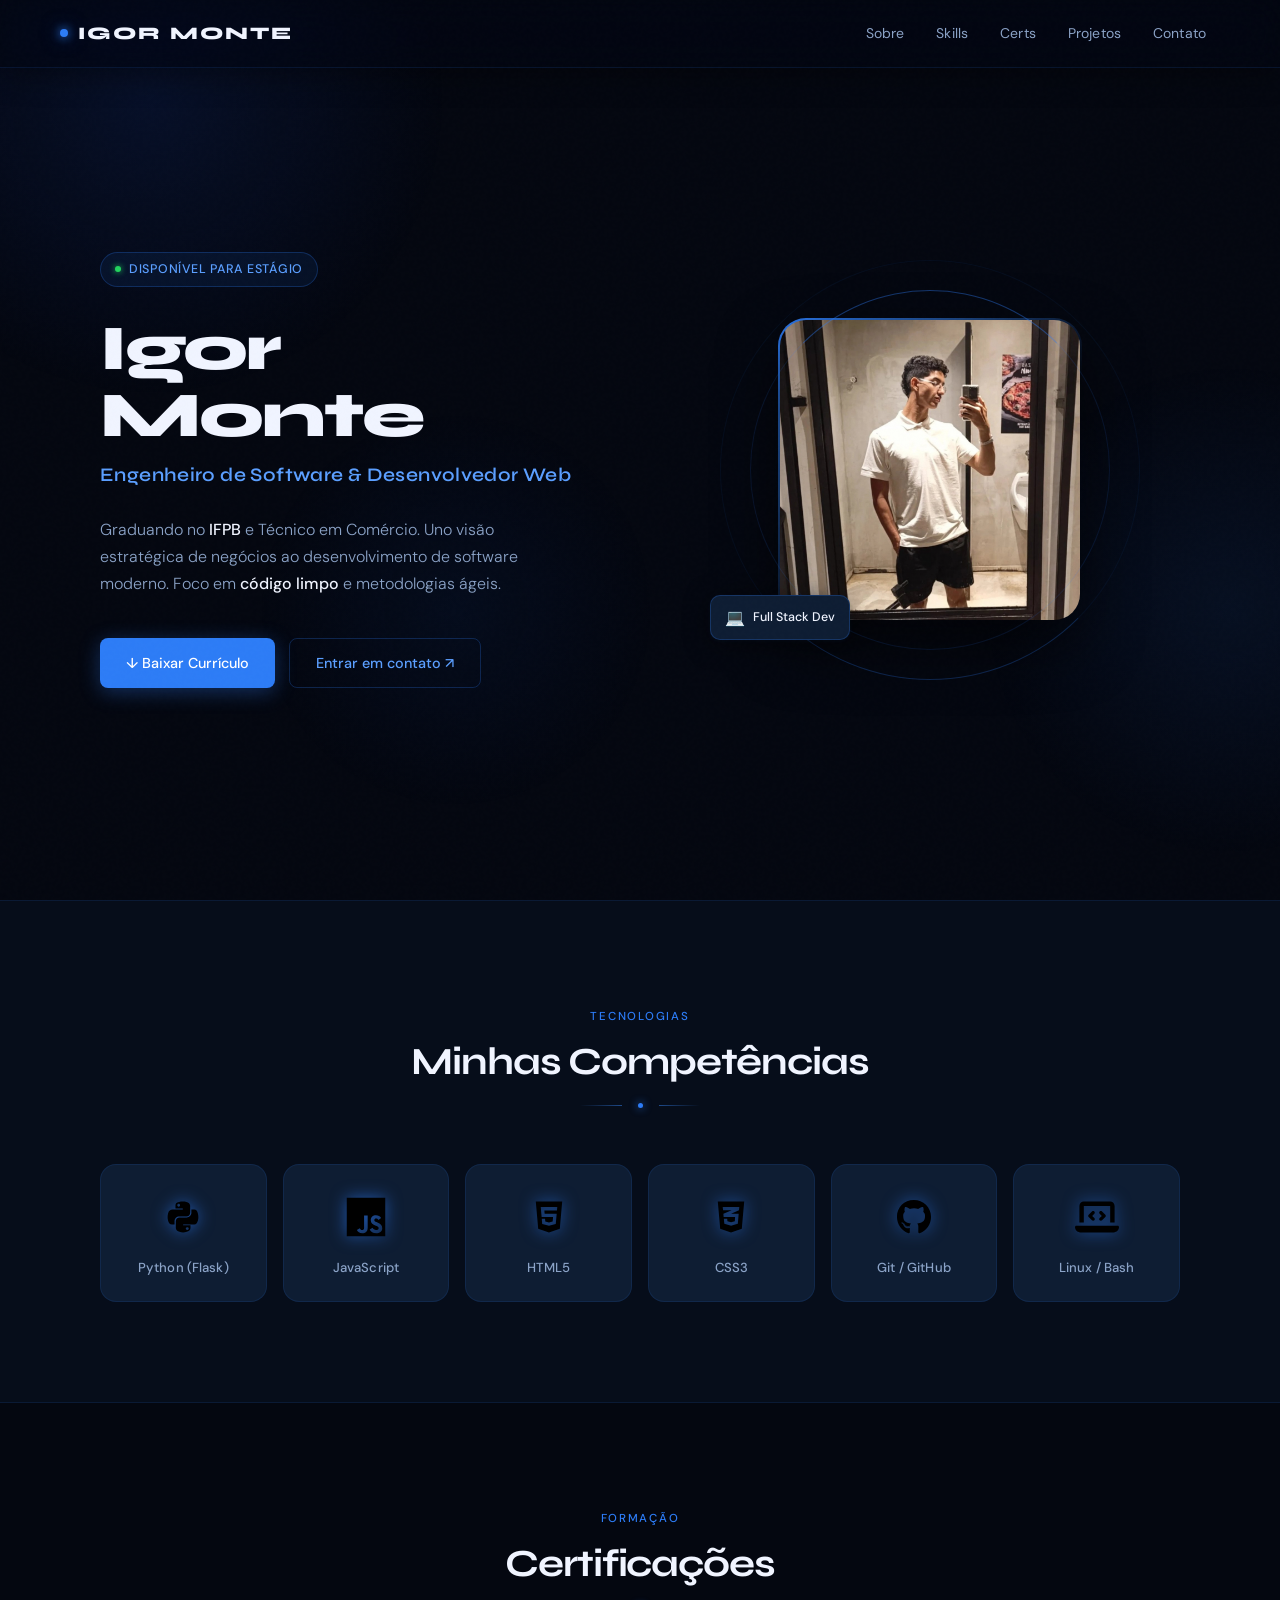
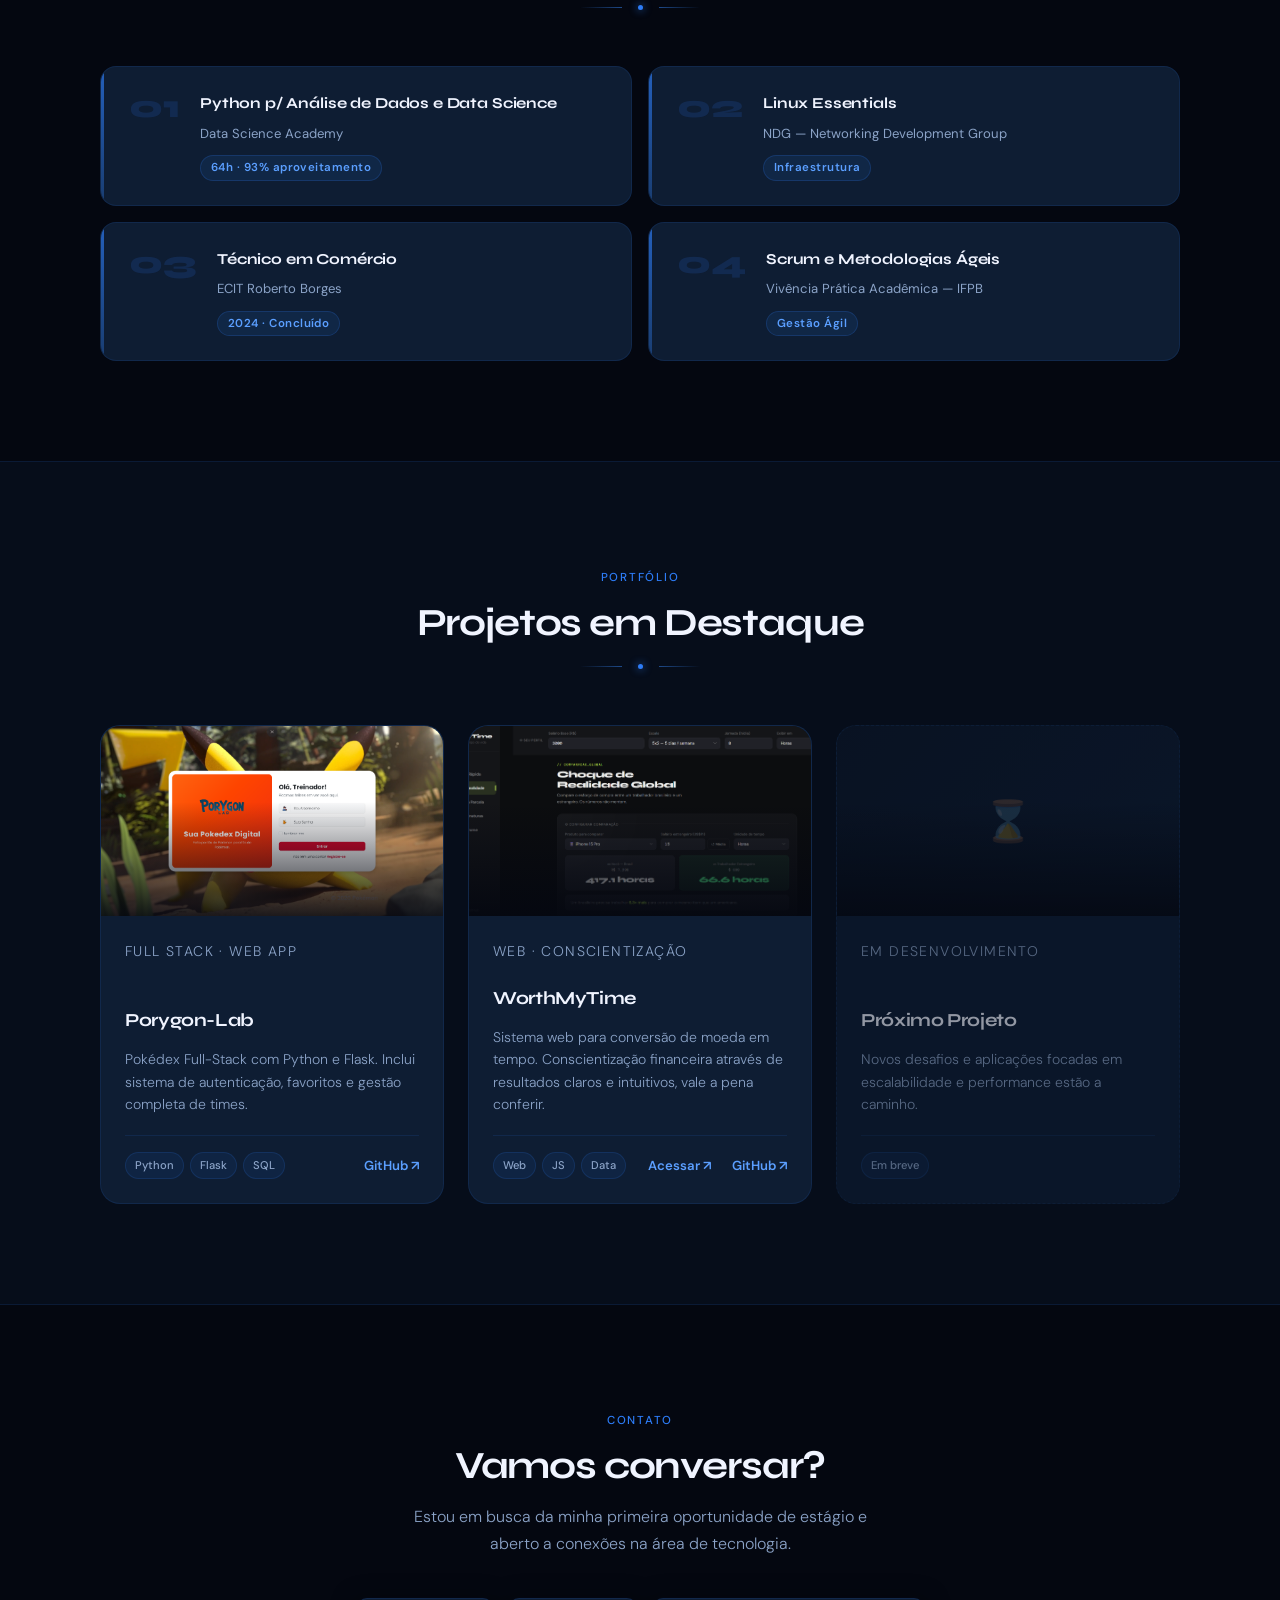
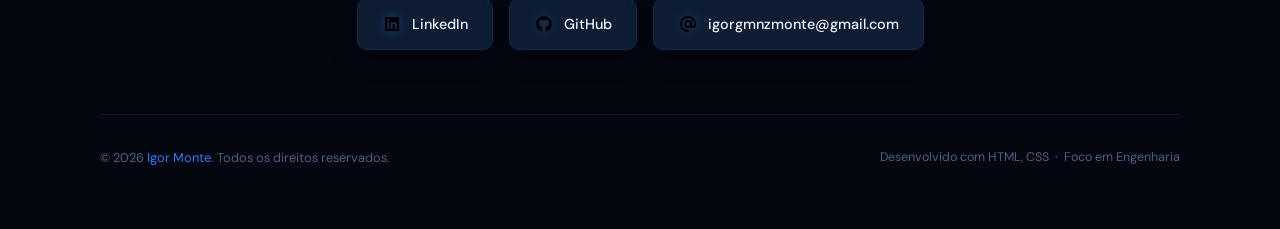
==== commit 07ca045d: "adição de novo rojeto" ====
--- a/index.html
+++ b/index.html
@@ -1083,25 +1083,31 @@
                         </div>
                     </div>
                 </div>
- 
+                
                 <div class="project-card reveal">
                     <div class="project-thumb">
-                        <div class="project-thumb-inner" style="background-image: url('ecoimpacto1.png')"></div>
+                        <div class="project-thumb-inner" style="background-image: url('wmt.png')"></div>
                     </div>
                     <div class="project-body">
-                        <p class="project-tag">Web · Sustentabilidade</p>
-                        <h3>EcoImpacto</h3>
-                        <p>Sistema web para cálculo de pegada de carbono. Conscientização ambiental através de dados e visualizações.</p>
+                        <p class="project-tag">Web · Conscientização</p>
+                        <h3>WorthMyTime</h3>
+                        <p>Sistema web para conversão de moeda em tempo. Conscientização financeira através de resultados claros e intuitivos, vale a pena conferir.</p>
                         <div class="project-footer">
                             <div class="project-stack">
                                 <span class="stack-tag">Web</span>
+                                <span class="stack-tag">JS</span>
                                 <span class="stack-tag">Data</span>
                             </div>
-                            <span class="project-link" style="color: var(--text-dim); cursor: default;">Em breve</span>
+                            <a href="https://igorgmnzmonte.github.io/WorthMyTime/" target="_blank" class="project-link">
+                                Acessar ↗
+                            </a>
+                            <a href="https://github.com/igorgmnzmonte/WorthMyTime" target="_blank" class="project-link">
+                                GitHub ↗
+                            </a>
                         </div>
                     </div>
                 </div>
- 
+                
                 <div class="project-card reveal" style="border-style: dashed; opacity: 0.6;">
                     <div class="project-thumb" style="background: linear-gradient(135deg, var(--bg-surface), var(--bg-card)); display:flex; align-items:center; justify-content:center;">
                         <div style="font-size: 2.5rem; opacity: 0.3; position:relative; z-index:2;">⌛</div>
